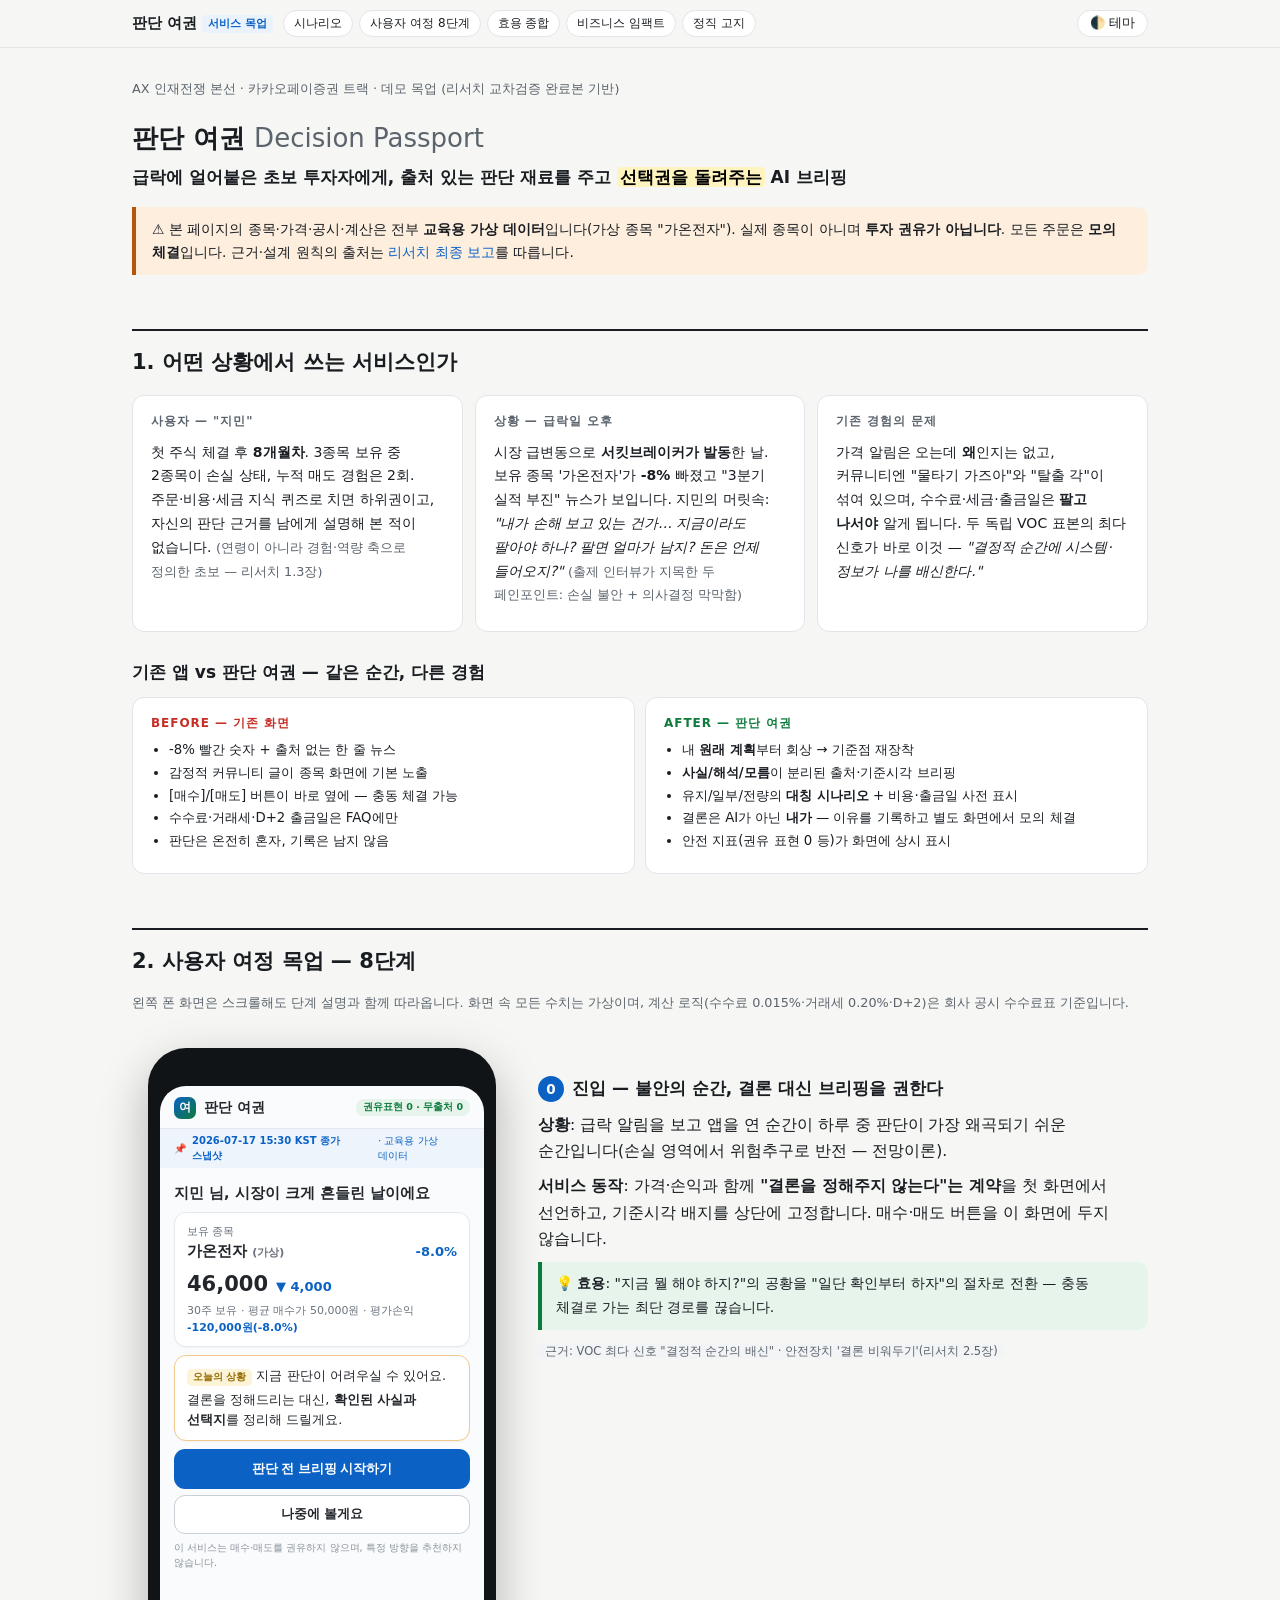
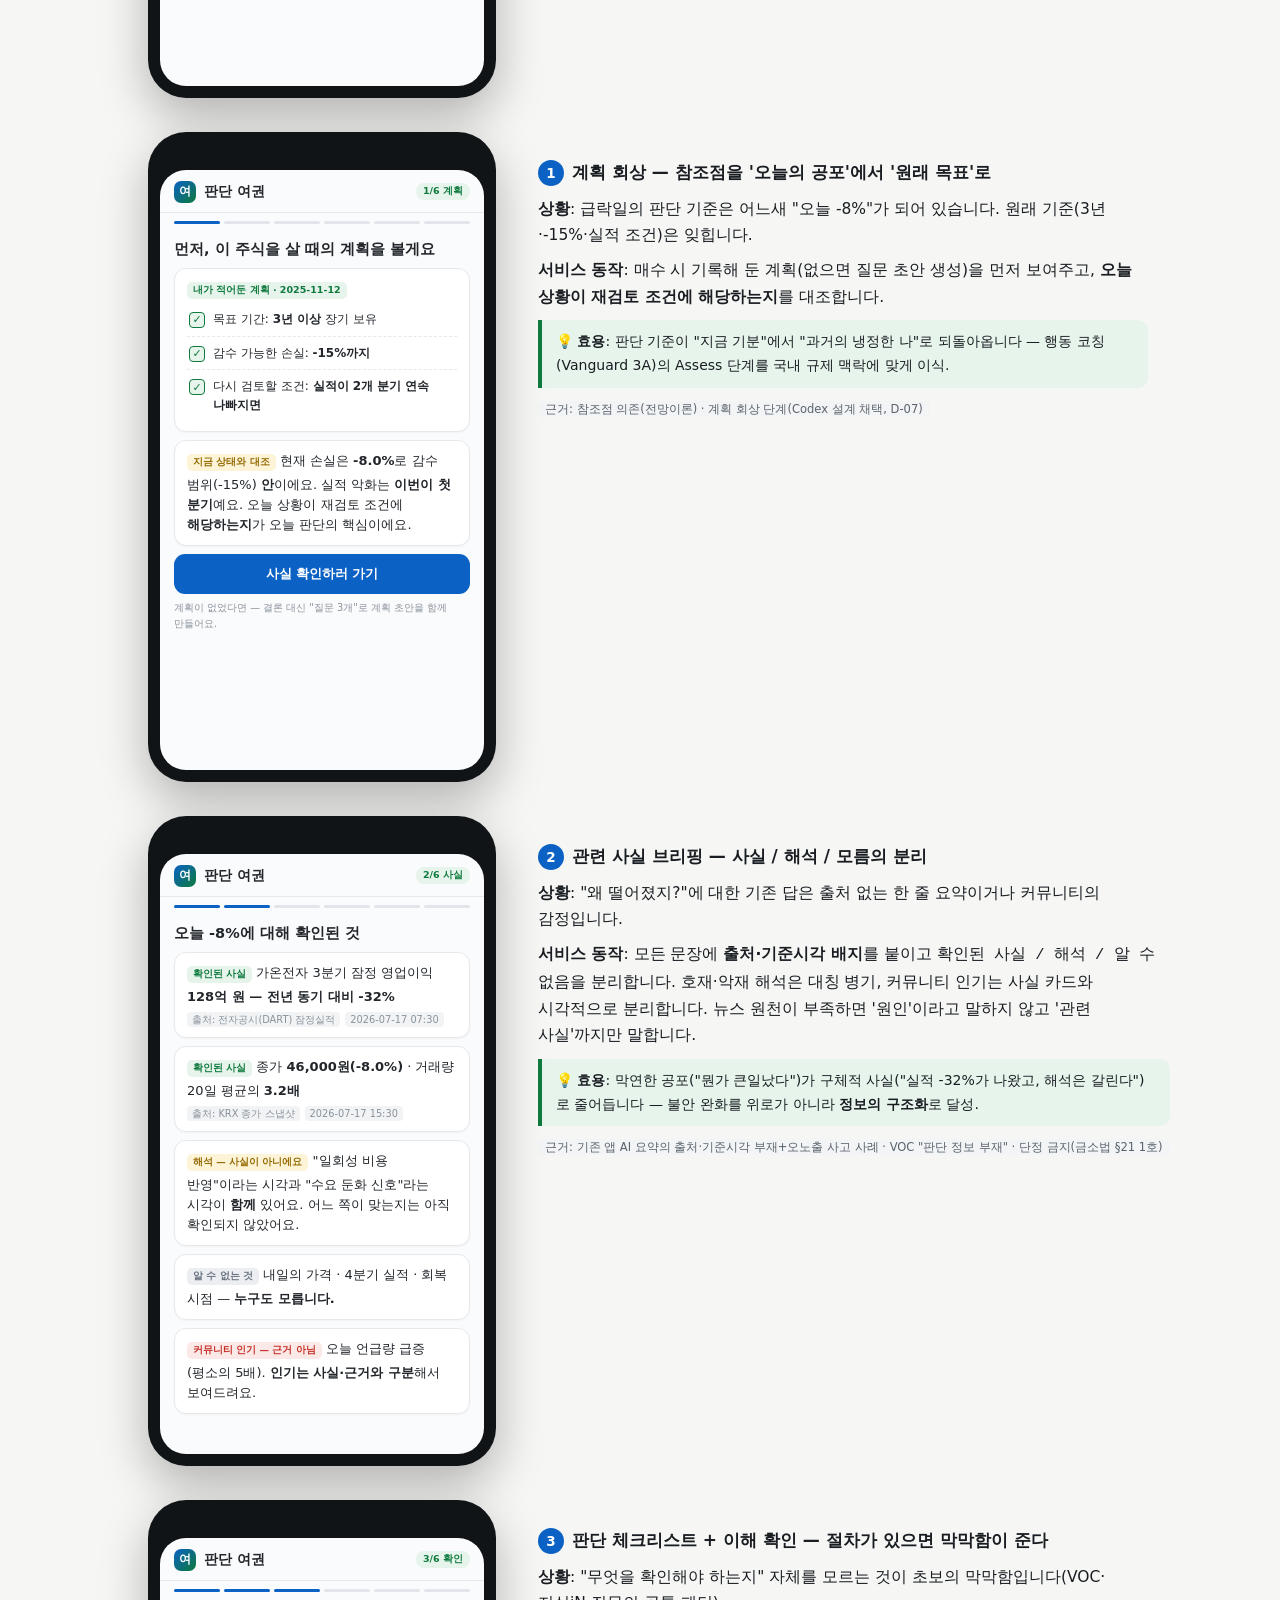
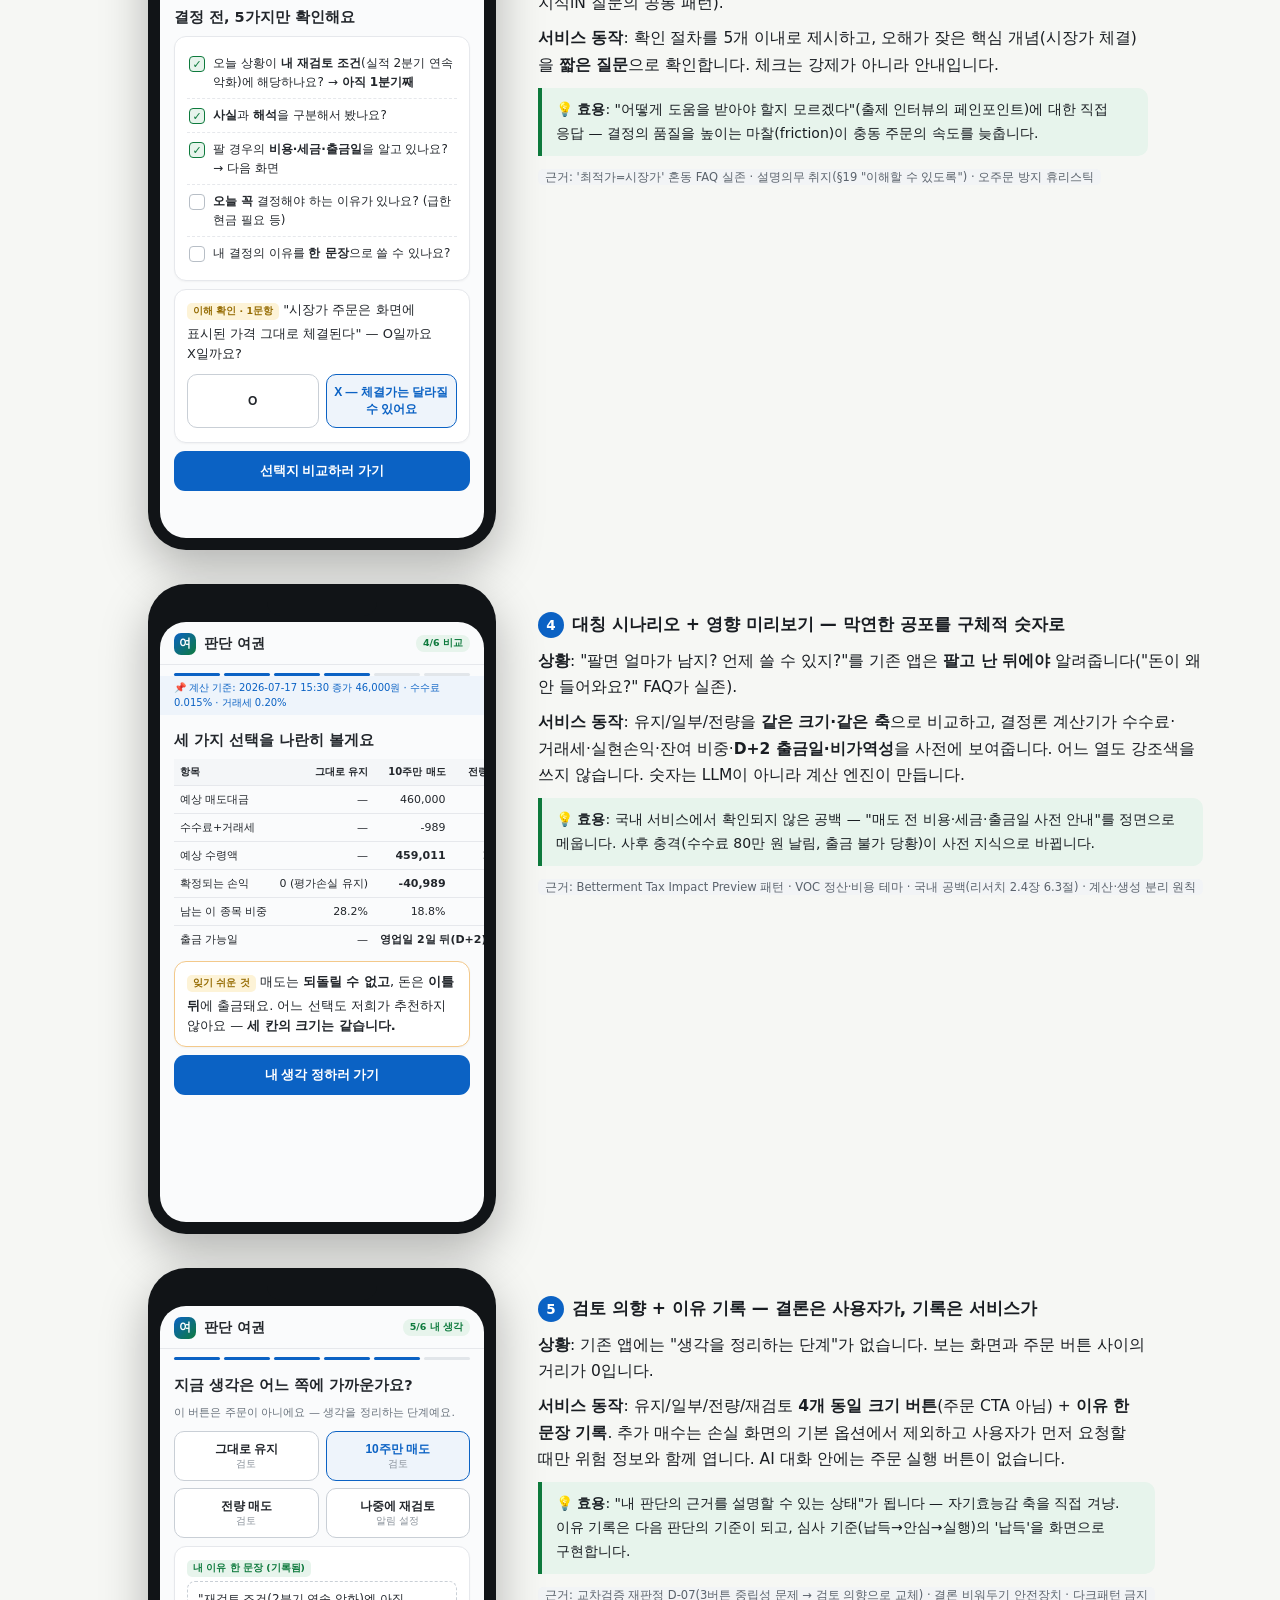
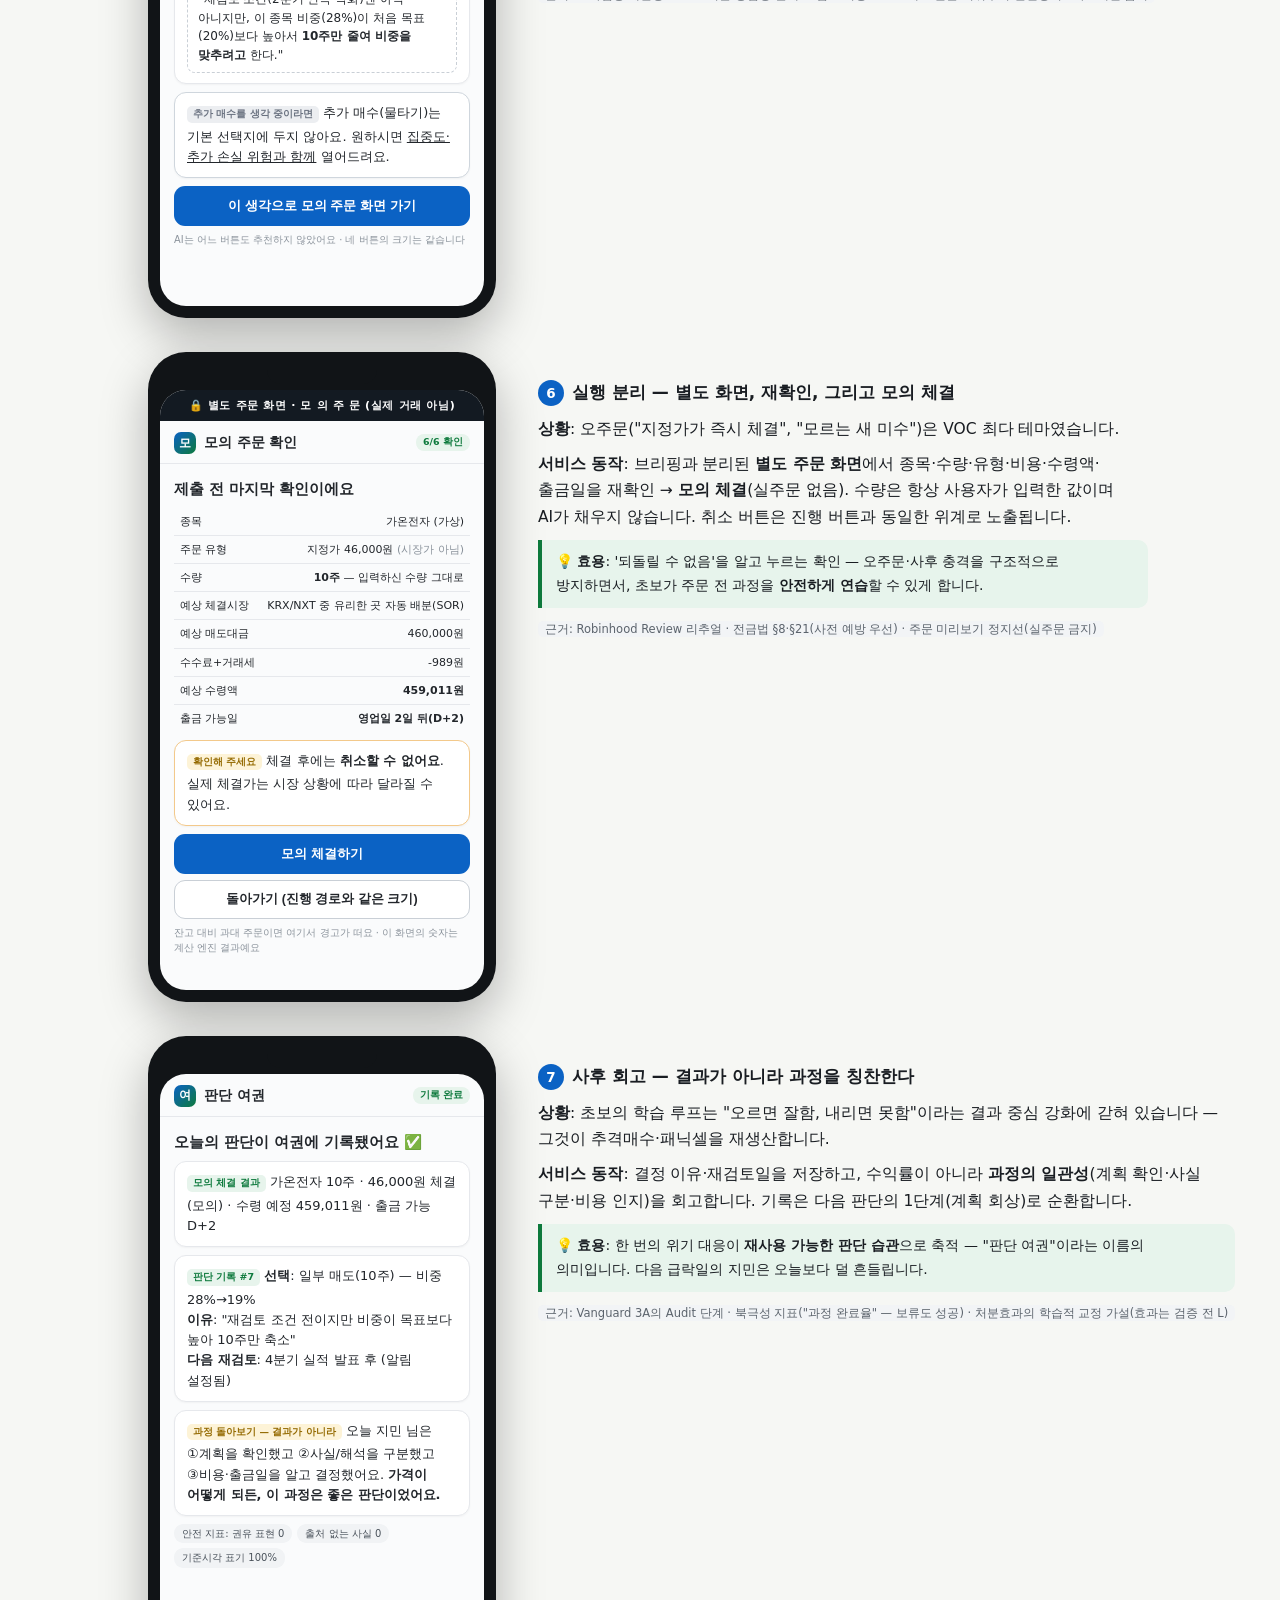
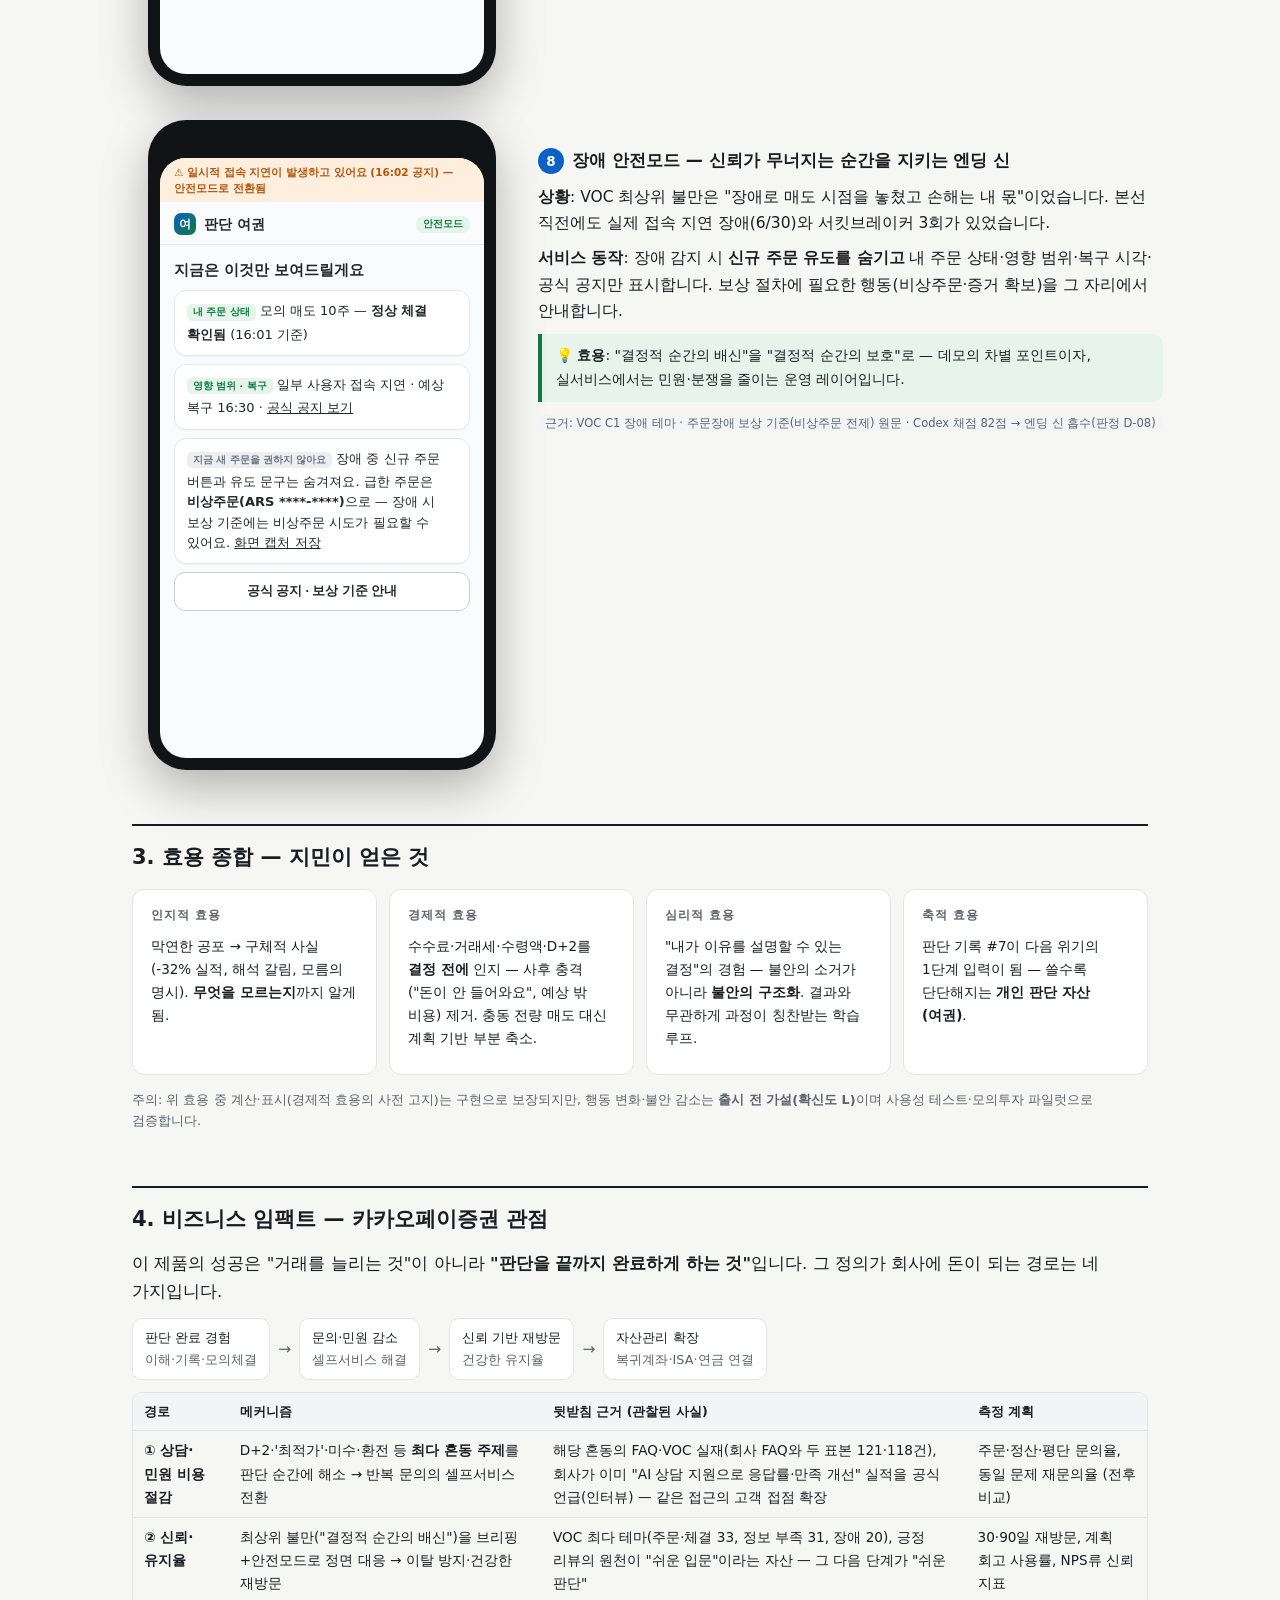
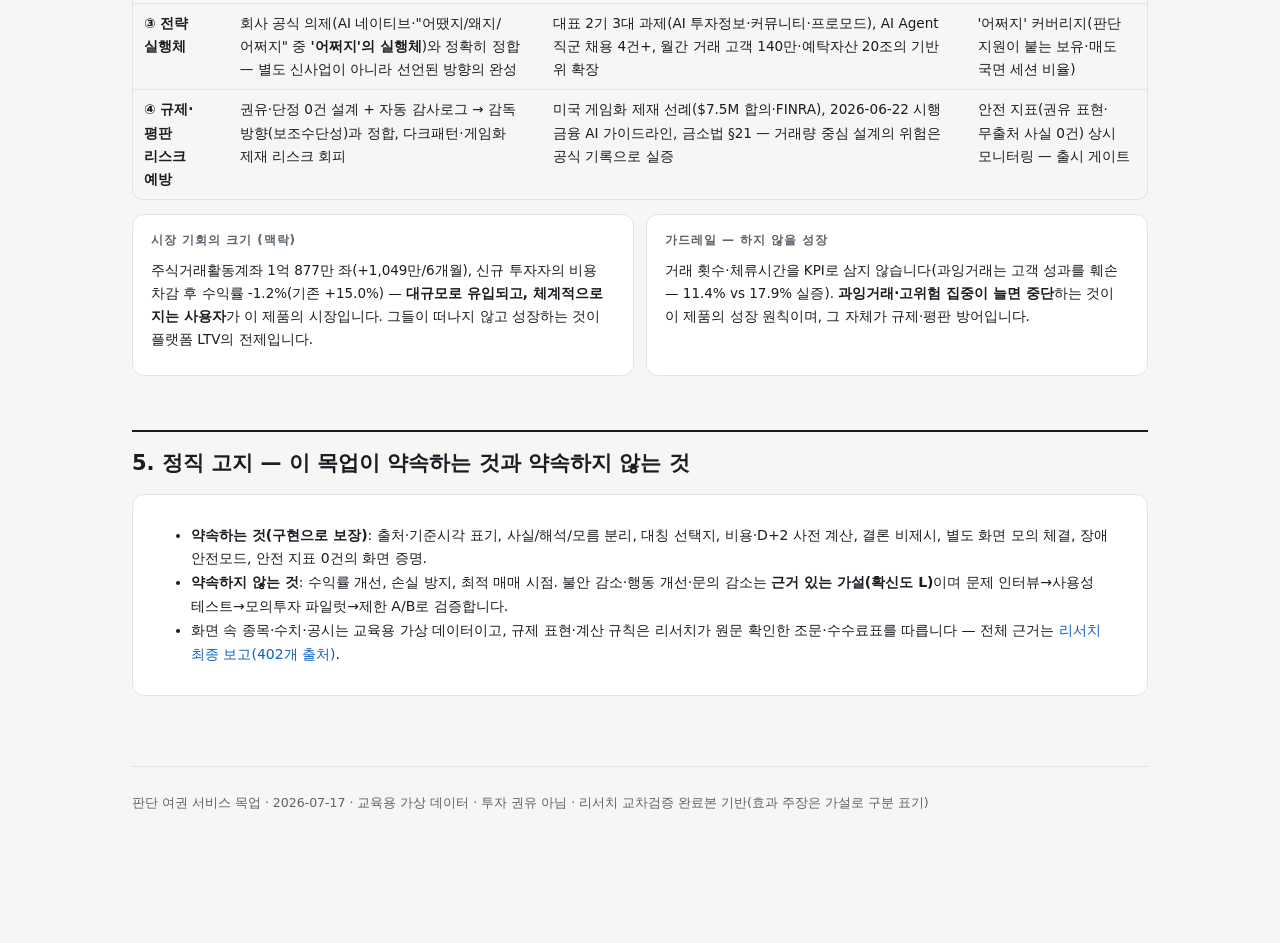
==== docs/mockup/2026-07-17_판단여권_목업.html @ 3a0f6a8e "프로젝트 운영 체계 셋업 및 리서치 최종 산출물 커밋 - 작업 헌법(CLAUDE.md: 멀티 세션 worktree 규약·리서치 확정 제약 포함)과   운영 로그 3종(Worklog" ====
<!DOCTYPE html>
<html lang="ko" data-theme="auto">
<head>
<meta charset="utf-8">
<meta name="viewport" content="width=device-width, initial-scale=1">
<title>판단 여권 — 서비스 목업 · 사용자 여정과 비즈니스 임팩트</title>
<style>
:root{
  --bg:#f6f7f4; --panel:#fff; --ink:#191d22; --sub:#5b636c; --line:#e2e4e8;
  --accent:#0b62c4; --accent2:#0e7a3d; --soft:#eaf2fc; --soft2:#e7f4ec;
  --warn:#b4550a; --warnbg:#fdeede; --bad:#c62f27; --badbg:#fbe9e7;
  --up:#c62f27; --down:#0b62c4; /* 국내 관례: 상승 빨강/하락 파랑 */
  --mark:#fff3bf; --quote:#f2f4f6;
  --phone:#111417; --scr:#fafbfc; --scr-ink:#22262b; --scr-line:#e6e8ec;
}
[data-theme="dark"]{
  --bg:#14171b; --panel:#1d2228; --ink:#e7eaee; --sub:#9aa4ae; --line:#2c333b;
  --accent:#5aa3ee; --accent2:#4cc27e; --soft:#1b2c40; --soft2:#16301f;
  --warn:#eb9a5b; --warnbg:#33220f; --bad:#ef7b74; --badbg:#3a1a17;
  --mark:#4a3f14; --quote:#20262d;
}
@media (prefers-color-scheme: dark){
  [data-theme="auto"]{
    --bg:#14171b; --panel:#1d2228; --ink:#e7eaee; --sub:#9aa4ae; --line:#2c333b;
    --accent:#5aa3ee; --accent2:#4cc27e; --soft:#1b2c40; --soft2:#16301f;
    --warn:#eb9a5b; --warnbg:#33220f; --bad:#ef7b74; --badbg:#3a1a17;
    --mark:#4a3f14; --quote:#20262d;
  }
}
*{box-sizing:border-box}
html{scroll-behavior:smooth; scroll-padding-top:70px}
body{margin:0; background:var(--bg); color:var(--ink);
  font-family:'Pretendard','Apple SD Gothic Neo','Malgun Gothic','Segoe UI',system-ui,sans-serif;
  font-size:15.5px; line-height:1.7; word-break:keep-all}
a{color:var(--accent); text-decoration:none} a:hover{text-decoration:underline}
.wrap{max-width:1060px; margin:0 auto; padding:24px 22px 120px}
header.top{position:sticky; top:0; z-index:50; background:var(--bg); border-bottom:1px solid var(--line); padding:10px 0}
header.top .in{max-width:1060px; margin:0 auto; padding:0 22px; display:flex; gap:10px; align-items:center; flex-wrap:wrap}
header.top b{font-size:15px}
.chips{display:flex; gap:6px; flex-wrap:wrap}
.chips a{font-size:12px; border:1px solid var(--line); background:var(--panel); color:var(--ink); border-radius:14px; padding:2px 10px; white-space:nowrap}
.chips a:hover{border-color:var(--accent); color:var(--accent); text-decoration:none}
#themeBtn{margin-left:auto; border:1px solid var(--line); background:var(--panel); color:var(--ink); border-radius:16px; padding:4px 12px; font-size:12.5px; cursor:pointer}
h1{font-size:26px; line-height:1.4; margin:20px 0 8px}
h2{font-size:21px; margin:54px 0 12px; padding-top:14px; border-top:2px solid var(--ink)}
h3{font-size:17px; margin:26px 0 8px}
p{margin:9px 0}
.small{font-size:12.8px; color:var(--sub)}
.lead{font-size:16.5px}
mark{background:var(--mark); border-radius:3px; padding:0 3px}
.banner{background:var(--warnbg); border-left:4px solid var(--warn); border-radius:0 10px 10px 0; padding:11px 16px; margin:14px 0; font-size:13.8px}
.note{background:var(--soft); border:1px solid var(--line); border-radius:10px; padding:11px 16px; margin:14px 0; font-size:14px}
.card{background:var(--panel); border:1px solid var(--line); border-radius:12px; padding:15px 18px; margin:12px 0}
.grid{display:grid; grid-template-columns:repeat(auto-fit,minmax(240px,1fr)); gap:12px; margin:14px 0}
.grid .card{margin:0}
.tbl{overflow-x:auto; border:1px solid var(--line); border-radius:10px; margin:12px 0}
table{border-collapse:collapse; width:100%; font-size:13.6px}
th,td{border-bottom:1px solid var(--line); padding:8px 11px; text-align:left; vertical-align:top}
th{background:var(--quote); font-size:12.6px; white-space:nowrap}
tr:last-child td{border-bottom:none}
.b{display:inline-block; font-size:11px; font-weight:700; border-radius:5px; padding:0 6px; line-height:1.7; vertical-align:1px; white-space:nowrap}
.bA{background:var(--soft); color:var(--accent)} .bG{background:var(--soft2); color:var(--accent2)}
.bW{background:var(--warnbg); color:var(--warn)} .bR{background:var(--badbg); color:var(--bad)}
.src{font-size:11.5px; color:var(--sub); background:var(--quote); border-radius:5px; padding:1px 7px; white-space:nowrap}

/* ── 여정 스텝 레이아웃 ─────────────────────── */
.step{display:grid; grid-template-columns:380px 1fr; gap:26px; margin:34px 0; align-items:start}
.step .phonecol{position:sticky; top:64px}
.stepno{display:inline-flex; align-items:center; justify-content:center; width:26px; height:26px; border-radius:50%;
  background:var(--accent); color:#fff; font-weight:800; font-size:13.5px; margin-right:8px}
.who{font-size:12px; font-weight:800; letter-spacing:.08em; color:var(--sub); text-transform:uppercase; margin-bottom:4px}
.util{border-left:4px solid var(--accent2); background:var(--soft2); border-radius:0 10px 10px 0; padding:10px 14px; margin:10px 0; font-size:14px}
.ba{display:grid; grid-template-columns:1fr 1fr; gap:10px; margin:10px 0}
.ba .card{margin:0; font-size:13.3px}
.ba .card .who{color:var(--bad)} .ba .card:last-child .who{color:var(--accent2)}
@media (max-width:900px){ .step{grid-template-columns:1fr} .step .phonecol{position:static; display:flex; justify-content:center} .ba{grid-template-columns:1fr} }

/* ── 폰 목업 ────────────────────────────────── */
.phone{width:348px; background:var(--phone); border-radius:38px; padding:12px; box-shadow:0 18px 48px rgba(0,0,0,.28); margin:0 auto}
.phone .notch{width:110px; height:20px; background:var(--phone); border-radius:0 0 14px 14px; margin:0 auto 6px}
.scr{background:var(--scr); color:var(--scr-ink); border-radius:26px; overflow:hidden; font-size:13px; line-height:1.55; min-height:600px; display:flex; flex-direction:column}
.appbar{display:flex; align-items:center; gap:8px; padding:11px 14px 9px; border-bottom:1px solid var(--scr-line); font-weight:800; font-size:13.5px}
.appbar .logo{width:22px;height:22px;border-radius:7px;background:linear-gradient(135deg,#0b62c4,#0e7a3d);color:#fff;display:flex;align-items:center;justify-content:center;font-size:12px}
.appbar .safe{margin-left:auto; font-size:9.5px; color:#0e7a3d; background:#e7f4ec; border-radius:8px; padding:1px 7px; font-weight:700}
.asof{background:#eef4fb; color:#0b62c4; font-size:10px; padding:4px 14px; display:flex; gap:6px; align-items:center}
.asof b{font-weight:800}
.body{padding:12px 14px 16px; flex:1}
.scr h5{margin:2px 0 8px; font-size:14.5px}
.scr .sub{color:#69727c; font-size:11px}
.kcard{background:#fff; border:1px solid var(--scr-line); border-radius:12px; padding:10px 12px; margin:8px 0; box-shadow:0 1px 2px rgba(0,0,0,.04)}
[data-theme="dark"] .kcard, [data-theme="auto"] .kcard{background:#fff}
.kcard .tag{font-size:9.5px; font-weight:800; border-radius:5px; padding:1px 6px; display:inline-block; margin-bottom:4px}
.tag.fact{background:#e7f4ec; color:#0e7a3d} .tag.interp{background:#fdf3d7; color:#946a00}
.tag.unk{background:#eceef1; color:#6a7280} .tag.pop{background:#fbe9e7; color:#c62f27}
.kcard .meta{font-size:9.8px; color:#8a929b; margin-top:5px; display:flex; gap:5px; flex-wrap:wrap}
.kcard .meta span{background:#f1f3f5; border-radius:4px; padding:0 5px}
.price{display:flex; align-items:baseline; gap:8px; margin:4px 0 2px}
.price b{font-size:21px}
.dn{color:var(--down); font-weight:800} .upc{color:var(--up); font-weight:800}
.btnrow{display:grid; grid-template-columns:1fr 1fr; gap:7px; margin:10px 0 4px}
.btnrow.four{grid-template-columns:1fr 1fr}
.pbtn{border:1.5px solid #c9cfd6; background:#fff; border-radius:10px; padding:9px 4px; text-align:center; font-weight:700; font-size:12px; color:#22262b; cursor:pointer}
.pbtn:hover{border-color:#0b62c4}
.pbtn.sel{border-color:#0b62c4; background:#eef4fb; color:#0b62c4}
.pbtn small{display:block; font-weight:400; font-size:9.5px; color:#8a929b}
.primary{display:block; width:100%; border:none; background:#0b62c4; color:#fff; border-radius:11px; padding:11px; font-weight:800; font-size:13px; cursor:pointer; margin-top:8px}
.ghost{display:block; width:100%; border:1.5px solid #c9cfd6; background:#fff; color:#22262b; border-radius:11px; padding:10px; font-weight:700; font-size:12.5px; cursor:pointer; margin-top:6px}
.checkline{display:flex; gap:8px; align-items:flex-start; padding:7px 2px; border-bottom:1px dashed var(--scr-line); font-size:12px}
.checkline:last-child{border-bottom:none}
.cbox{width:16px;height:16px;border:1.5px solid #b7bec6;border-radius:4px;flex:none;margin-top:2px;display:flex;align-items:center;justify-content:center;font-size:11px;color:#0e7a3d;font-weight:900}
.cbox.on{border-color:#0e7a3d;background:#e7f4ec}
.stable{width:100%; border-collapse:collapse; font-size:11px; margin:6px 0}
.stable th,.stable td{border-bottom:1px solid var(--scr-line); padding:5px 6px; text-align:right; white-space:nowrap; color:#22262b}
.stable th{background:#f4f6f8; font-size:10px; text-align:right}
.stable th:first-child,.stable td:first-child{text-align:left}
.footnote{font-size:9.8px; color:#8a929b; margin-top:6px}
.progress{display:flex; gap:4px; padding:8px 14px 0}
.progress i{flex:1; height:3px; border-radius:2px; background:#e2e6ea}
.progress i.on{background:#0b62c4}
.ordbar{background:#131a22; color:#fff; font-size:11px; font-weight:800; text-align:center; padding:7px; letter-spacing:.06em}
.alertband{background:#fdeede; color:#b4550a; font-size:10.5px; padding:6px 14px; font-weight:700}
.pillrow{display:flex; gap:5px; flex-wrap:wrap; margin:6px 0}
.pillrow span{font-size:10px; background:#f1f3f5; color:#4a525b; border-radius:9px; padding:2px 8px}
.center{display:flex; justify-content:center}
footer{margin-top:70px; padding-top:16px; border-top:1px solid var(--line); font-size:12.5px; color:var(--sub)}
.flowline{display:flex; flex-wrap:wrap; gap:8px; align-items:center; margin:12px 0}
.flowline .fbox{background:var(--panel); border:1px solid var(--line); border-radius:10px; padding:8px 12px; font-size:13px}
.flowline .arr{color:var(--sub)}
@media print{ header.top,#themeBtn{display:none} .step .phonecol{position:static} }
</style>
</head>
<body>
<header class="top"><div class="in">
<b>판단 여권 <span class="b bA">서비스 목업</span></b>
<div class="chips">
<a href="#scene">시나리오</a><a href="#journey">사용자 여정 8단계</a><a href="#utility">효용 종합</a><a href="#impact">비즈니스 임팩트</a><a href="#honest">정직 고지</a>
</div>
<button id="themeBtn">🌓 테마</button>
</div></header>
<div class="wrap">
<p class="small" style="margin-top:6px">AX 인재전쟁 본선 · 카카오페이증권 트랙 · 데모 목업 (리서치 교차검증 완료본 기반)</p>
<h1>판단 여권 <span style="color:var(--sub);font-weight:400">Decision Passport</span><br>
<span style="font-size:17px">급락에 얼어붙은 초보 투자자에게, 출처 있는 판단 재료를 주고 <mark>선택권을 돌려주는</mark> AI 브리핑</span></h1>
<div class="banner">⚠️ 본 페이지의 종목·가격·공시·계산은 전부 <b>교육용 가상 데이터</b>입니다(가상 종목 "가온전자"). 실제 종목이 아니며 <b>투자 권유가 아닙니다</b>. 모든 주문은 <b>모의 체결</b>입니다. 근거·설계 원칙의 출처는 <a href="../report/2026-07-17_리서치_최종보고.html" target="_blank">리서치 최종 보고</a>를 따릅니다.</div>

<h2 id="scene">1. 어떤 상황에서 쓰는 서비스인가</h2>
<div class="grid">
<div class="card"><div class="who">사용자 — "지민"</div>
<p style="font-size:14px">첫 주식 체결 후 <b>8개월차</b>. 3종목 보유 중 2종목이 손실 상태, 누적 매도 경험은 2회. 주문·비용·세금 지식 퀴즈로 치면 하위권이고, 자신의 판단 근거를 남에게 설명해 본 적이 없습니다. <span class="small">(연령이 아니라 경험·역량 축으로 정의한 초보 — 리서치 1.3장)</span></p></div>
<div class="card"><div class="who">상황 — 급락일 오후</div>
<p style="font-size:14px">시장 급변동으로 <b>서킷브레이커가 발동</b>한 날. 보유 종목 '가온전자'가 <b>-8%</b> 빠졌고 "3분기 실적 부진" 뉴스가 보입니다. 지민의 머릿속: <i>"내가 손해 보고 있는 건가… 지금이라도 팔아야 하나? 팔면 얼마가 남지? 돈은 언제 들어오지?"</i> <span class="small">(출제 인터뷰가 지목한 두 페인포인트: 손실 불안 + 의사결정 막막함)</span></p></div>
<div class="card"><div class="who">기존 경험의 문제</div>
<p style="font-size:14px">가격 알림은 오는데 <b>왜</b>인지는 없고, 커뮤니티엔 "물타기 가즈아"와 "탈출 각"이 섞여 있으며, 수수료·세금·출금일은 <b>팔고 나서야</b> 알게 됩니다. 두 독립 VOC 표본의 최다 신호가 바로 이것 — <i>"결정적 순간에 시스템·정보가 나를 배신한다."</i></p></div>
</div>

<h3>기존 앱 vs 판단 여권 — 같은 순간, 다른 경험</h3>
<div class="ba">
<div class="card"><div class="who">BEFORE — 기존 화면</div>
<ul style="font-size:13.3px; padding-left:18px; margin:6px 0">
<li>-8% 빨간 숫자 + 출처 없는 한 줄 뉴스</li>
<li>감정적 커뮤니티 글이 종목 화면에 기본 노출</li>
<li>[매수]/[매도] 버튼이 바로 옆에 — 충동 체결 가능</li>
<li>수수료·거래세·D+2 출금일은 FAQ에만</li>
<li>판단은 온전히 혼자, 기록은 남지 않음</li>
</ul></div>
<div class="card"><div class="who">AFTER — 판단 여권</div>
<ul style="font-size:13.3px; padding-left:18px; margin:6px 0">
<li>내 <b>원래 계획</b>부터 회상 → 기준점 재장착</li>
<li><b>사실/해석/모름</b>이 분리된 출처·기준시각 브리핑</li>
<li>유지/일부/전량의 <b>대칭 시나리오</b> + 비용·출금일 사전 표시</li>
<li>결론은 AI가 아닌 <b>내가</b> — 이유를 기록하고 별도 화면에서 모의 체결</li>
<li>안전 지표(권유 표현 0 등)가 화면에 상시 표시</li>
</ul></div>
</div>

<h2 id="journey">2. 사용자 여정 목업 — 8단계</h2>
<p class="small">왼쪽 폰 화면은 스크롤해도 단계 설명과 함께 따라옵니다. 화면 속 모든 수치는 가상이며, 계산 로직(수수료 0.015%·거래세 0.20%·D+2)은 회사 공시 수수료표 기준입니다.</p>

<!-- S0 진입 -->
<div class="step" id="s0">
<div class="phonecol"><div class="phone"><div class="notch"></div><div class="scr">
<div class="appbar"><span class="logo">여</span>판단 여권 <span class="safe">권유표현 0 · 무출처 0</span></div>
<div class="asof">📌 <b>2026-07-17 15:30 KST 종가 스냅샷</b> · 교육용 가상 데이터</div>
<div class="body">
<h5>지민 님, 시장이 크게 흔들린 날이에요</h5>
<div class="kcard">
<div class="sub">보유 종목</div>
<div style="display:flex;justify-content:space-between;align-items:baseline"><b style="font-size:15px">가온전자 <span class="sub">(가상)</span></b><span class="dn">-8.0%</span></div>
<div class="price"><b>46,000</b><span class="dn">▼ 4,000</span></div>
<div class="sub">30주 보유 · 평균 매수가 50,000원 · 평가손익 <span class="dn">-120,000원(-8.0%)</span></div>
</div>
<div class="kcard" style="border-color:#f3c98b">
<div class="tag interp">오늘의 상황</div>
지금 판단이 어려우실 수 있어요. 결론을 정해드리는 대신, <b>확인된 사실과 선택지</b>를 정리해 드릴게요.
</div>
<button class="primary">판단 전 브리핑 시작하기</button>
<button class="ghost">나중에 볼게요</button>
<div class="footnote">이 서비스는 매수·매도를 권유하지 않으며, 특정 방향을 추천하지 않습니다.</div>
</div></div></div></div>
<div>
<h3><span class="stepno">0</span>진입 — 불안의 순간, 결론 대신 브리핑을 권한다</h3>
<p><b>상황</b>: 급락 알림을 보고 앱을 연 순간이 하루 중 판단이 가장 왜곡되기 쉬운 순간입니다(손실 영역에서 위험추구로 반전 — 전망이론).</p>
<p><b>서비스 동작</b>: 가격·손익과 함께 <b>"결론을 정해주지 않는다"는 계약</b>을 첫 화면에서 선언하고, 기준시각 배지를 상단에 고정합니다. 매수·매도 버튼을 이 화면에 두지 않습니다.</p>
<div class="util">💡 <b>효용</b>: "지금 뭘 해야 하지?"의 공황을 "일단 확인부터 하자"의 절차로 전환 — 충동 체결로 가는 최단 경로를 끊습니다.</div>
<p class="small"><span class="src">근거: VOC 최다 신호 "결정적 순간의 배신" · 안전장치 '결론 비워두기'(리서치 2.5장)</span></p>
</div>
</div>

<!-- S1 계획 회상 -->
<div class="step" id="s1">
<div class="phonecol"><div class="phone"><div class="notch"></div><div class="scr">
<div class="appbar"><span class="logo">여</span>판단 여권 <span class="safe">1/6 계획</span></div>
<div class="progress"><i class="on"></i><i></i><i></i><i></i><i></i><i></i></div>
<div class="body">
<h5>먼저, 이 주식을 살 때의 계획을 볼게요</h5>
<div class="kcard">
<div class="tag fact">내가 적어둔 계획 · 2025-11-12</div>
<div class="checkline"><span class="cbox on">✓</span><span>목표 기간: <b>3년 이상</b> 장기 보유</span></div>
<div class="checkline"><span class="cbox on">✓</span><span>감수 가능한 손실: <b>-15%까지</b></span></div>
<div class="checkline"><span class="cbox on">✓</span><span>다시 검토할 조건: <b>실적이 2개 분기 연속 나빠지면</b></span></div>
</div>
<div class="kcard">
<div class="tag interp">지금 상태와 대조</div>
현재 손실은 <b>-8.0%</b>로 감수 범위(-15%) <b>안</b>이에요. 실적 악화는 <b>이번이 첫 분기</b>예요. 오늘 상황이 재검토 조건에 <b>해당하는지</b>가 오늘 판단의 핵심이에요.
</div>
<button class="primary">사실 확인하러 가기</button>
<div class="footnote">계획이 없었다면 — 결론 대신 "질문 3개"로 계획 초안을 함께 만들어요.</div>
</div></div></div></div>
<div>
<h3><span class="stepno">1</span>계획 회상 — 참조점을 '오늘의 공포'에서 '원래 목표'로</h3>
<p><b>상황</b>: 급락일의 판단 기준은 어느새 "오늘 -8%"가 되어 있습니다. 원래 기준(3년·-15%·실적 조건)은 잊힙니다.</p>
<p><b>서비스 동작</b>: 매수 시 기록해 둔 계획(없으면 질문 초안 생성)을 먼저 보여주고, <b>오늘 상황이 재검토 조건에 해당하는지</b>를 대조합니다.</p>
<div class="util">💡 <b>효용</b>: 판단 기준이 "지금 기분"에서 "과거의 냉정한 나"로 되돌아옵니다 — 행동 코칭(Vanguard 3A)의 Assess 단계를 국내 규제 맥락에 맞게 이식.</div>
<p class="small"><span class="src">근거: 참조점 의존(전망이론) · 계획 회상 단계(Codex 설계 채택, D-07)</span></p>
</div>
</div>

<!-- S2 사실 브리핑 -->
<div class="step" id="s2">
<div class="phonecol"><div class="phone"><div class="notch"></div><div class="scr">
<div class="appbar"><span class="logo">여</span>판단 여권 <span class="safe">2/6 사실</span></div>
<div class="progress"><i class="on"></i><i class="on"></i><i></i><i></i><i></i><i></i></div>
<div class="body">
<h5>오늘 -8%에 대해 확인된 것</h5>
<div class="kcard">
<div class="tag fact">확인된 사실</div>
가온전자 3분기 잠정 영업이익 <b>128억 원 — 전년 동기 대비 -32%</b>
<div class="meta"><span>출처: 전자공시(DART) 잠정실적</span><span>2026-07-17 07:30</span></div>
</div>
<div class="kcard">
<div class="tag fact">확인된 사실</div>
종가 <b>46,000원(-8.0%)</b> · 거래량 20일 평균의 <b>3.2배</b>
<div class="meta"><span>출처: KRX 종가 스냅샷</span><span>2026-07-17 15:30</span></div>
</div>
<div class="kcard">
<div class="tag interp">해석 — 사실이 아니에요</div>
"일회성 비용 반영"이라는 시각과 "수요 둔화 신호"라는 시각이 <b>함께</b> 있어요. 어느 쪽이 맞는지는 아직 확인되지 않았어요.
</div>
<div class="kcard">
<div class="tag unk">알 수 없는 것</div>
내일의 가격 · 4분기 실적 · 회복 시점 — <b>누구도 모릅니다.</b>
</div>
<div class="kcard">
<div class="tag pop">커뮤니티 인기 — 근거 아님</div>
오늘 언급량 급증(평소의 5배). <b>인기는 사실·근거와 구분</b>해서 보여드려요.
</div>
</div></div></div></div>
<div>
<h3><span class="stepno">2</span>관련 사실 브리핑 — 사실 / 해석 / 모름의 분리</h3>
<p><b>상황</b>: "왜 떨어졌지?"에 대한 기존 답은 출처 없는 한 줄 요약이거나 커뮤니티의 감정입니다.</p>
<p><b>서비스 동작</b>: 모든 문장에 <b>출처·기준시각 배지</b>를 붙이고 <code>확인된 사실 / 해석 / 알 수 없음</code>을 분리합니다. 호재·악재 해석은 대칭 병기, 커뮤니티 인기는 사실 카드와 시각적으로 분리합니다. 뉴스 원천이 부족하면 '원인'이라고 말하지 않고 '관련 사실'까지만 말합니다.</p>
<div class="util">💡 <b>효용</b>: 막연한 공포("뭔가 큰일났다")가 구체적 사실("실적 -32%가 나왔고, 해석은 갈린다")로 줄어듭니다 — 불안 완화를 위로가 아니라 <b>정보의 구조화</b>로 달성.</div>
<p class="small"><span class="src">근거: 기존 앱 AI 요약의 출처·기준시각 부재+오노출 사고 사례 · VOC "판단 정보 부재" · 단정 금지(금소법 §21 1호)</span></p>
</div>
</div>

<!-- S3 체크리스트 -->
<div class="step" id="s3">
<div class="phonecol"><div class="phone"><div class="notch"></div><div class="scr">
<div class="appbar"><span class="logo">여</span>판단 여권 <span class="safe">3/6 확인</span></div>
<div class="progress"><i class="on"></i><i class="on"></i><i class="on"></i><i></i><i></i><i></i></div>
<div class="body">
<h5>결정 전, 5가지만 확인해요</h5>
<div class="kcard">
<div class="checkline"><span class="cbox on">✓</span><span>오늘 상황이 <b>내 재검토 조건</b>(실적 2분기 연속 악화)에 해당하나요? → <b>아직 1분기째</b></span></div>
<div class="checkline"><span class="cbox on">✓</span><span><b>사실</b>과 <b>해석</b>을 구분해서 봤나요?</span></div>
<div class="checkline"><span class="cbox on">✓</span><span>팔 경우의 <b>비용·세금·출금일</b>을 알고 있나요? → 다음 화면</span></div>
<div class="checkline"><span class="cbox"> </span><span><b>오늘 꼭</b> 결정해야 하는 이유가 있나요? (급한 현금 필요 등)</span></div>
<div class="checkline"><span class="cbox"> </span><span>내 결정의 이유를 <b>한 문장</b>으로 쓸 수 있나요?</span></div>
</div>
<div class="kcard">
<div class="tag interp">이해 확인 · 1문항</div>
"시장가 주문은 화면에 표시된 가격 그대로 체결된다" — O일까요 X일까요?
<div class="btnrow"><button class="pbtn">O</button><button class="pbtn sel">X — 체결가는 달라질 수 있어요</button></div>
</div>
<button class="primary">선택지 비교하러 가기</button>
</div></div></div></div>
<div>
<h3><span class="stepno">3</span>판단 체크리스트 + 이해 확인 — 절차가 있으면 막막함이 준다</h3>
<p><b>상황</b>: "무엇을 확인해야 하는지" 자체를 모르는 것이 초보의 막막함입니다(VOC·지식iN 질문의 공통 패턴).</p>
<p><b>서비스 동작</b>: 확인 절차를 5개 이내로 제시하고, 오해가 잦은 핵심 개념(시장가 체결)을 <b>짧은 질문</b>으로 확인합니다. 체크는 강제가 아니라 안내입니다.</p>
<div class="util">💡 <b>효용</b>: "어떻게 도움을 받아야 할지 모르겠다"(출제 인터뷰의 페인포인트)에 대한 직접 응답 — 결정의 품질을 높이는 마찰(friction)이 충동 주문의 속도를 늦춥니다.</div>
<p class="small"><span class="src">근거: '최적가=시장가' 혼동 FAQ 실존 · 설명의무 취지(§19 "이해할 수 있도록") · 오주문 방지 휴리스틱</span></p>
</div>
</div>

<!-- S4 시나리오 비교 -->
<div class="step" id="s4">
<div class="phonecol"><div class="phone"><div class="notch"></div><div class="scr">
<div class="appbar"><span class="logo">여</span>판단 여권 <span class="safe">4/6 비교</span></div>
<div class="progress"><i class="on"></i><i class="on"></i><i class="on"></i><i class="on"></i><i></i><i></i></div>
<div class="asof">📌 계산 기준: 2026-07-17 15:30 종가 46,000원 · 수수료 0.015% · 거래세 0.20%</div>
<div class="body">
<h5>세 가지 선택을 나란히 볼게요</h5>
<table class="stable">
<tr><th>항목</th><th>그대로 유지</th><th>10주만 매도</th><th>전량(30주) 매도</th></tr>
<tr><td>예상 매도대금</td><td>—</td><td>460,000</td><td>1,380,000</td></tr>
<tr><td>수수료+거래세</td><td>—</td><td>-989</td><td>-2,967</td></tr>
<tr><td>예상 수령액</td><td>—</td><td><b>459,011</b></td><td><b>1,377,033</b></td></tr>
<tr><td>확정되는 손익</td><td>0 (평가손실 유지)</td><td class="dn">-40,989</td><td class="dn">-122,967</td></tr>
<tr><td>남는 이 종목 비중</td><td>28.2%</td><td>18.8%</td><td>0%</td></tr>
<tr><td>출금 가능일</td><td>—</td><td colspan="2"><b>영업일 2일 뒤(D+2)</b> · 주말 제외</td></tr>
</table>
<div class="kcard" style="border-color:#f3c98b">
<div class="tag interp">잊기 쉬운 것</div>
매도는 <b>되돌릴 수 없고</b>, 돈은 <b>이틀 뒤</b>에 출금돼요. 어느 선택도 저희가 추천하지 않아요 — <b>세 칸의 크기는 같습니다.</b>
</div>
<button class="primary">내 생각 정하러 가기</button>
</div></div></div></div>
<div>
<h3><span class="stepno">4</span>대칭 시나리오 + 영향 미리보기 — 막연한 공포를 구체적 숫자로</h3>
<p><b>상황</b>: "팔면 얼마가 남지? 언제 쓸 수 있지?"를 기존 앱은 <b>팔고 난 뒤에야</b> 알려줍니다("돈이 왜 안 들어와요?" FAQ가 실존).</p>
<p><b>서비스 동작</b>: 유지/일부/전량을 <b>같은 크기·같은 축</b>으로 비교하고, 결정론 계산기가 수수료·거래세·실현손익·잔여 비중·<b>D+2 출금일·비가역성</b>을 사전에 보여줍니다. 어느 열도 강조색을 쓰지 않습니다. 숫자는 LLM이 아니라 계산 엔진이 만듭니다.</p>
<div class="util">💡 <b>효용</b>: 국내 서비스에서 확인되지 않은 공백 — "매도 전 비용·세금·출금일 사전 안내"를 정면으로 메웁니다. 사후 충격(수수료 80만 원 날림, 출금 불가 당황)이 사전 지식으로 바뀝니다.</div>
<p class="small"><span class="src">근거: Betterment Tax Impact Preview 패턴 · VOC 정산·비용 테마 · 국내 공백(리서치 2.4장 6.3절) · 계산·생성 분리 원칙</span></p>
</div>
</div>
<!-- S5 검토 의향 -->
<div class="step" id="s5">
<div class="phonecol"><div class="phone"><div class="notch"></div><div class="scr">
<div class="appbar"><span class="logo">여</span>판단 여권 <span class="safe">5/6 내 생각</span></div>
<div class="progress"><i class="on"></i><i class="on"></i><i class="on"></i><i class="on"></i><i class="on"></i><i></i></div>
<div class="body">
<h5>지금 생각은 어느 쪽에 가까운가요?</h5>
<p class="sub" style="margin:0 0 8px">이 버튼은 주문이 아니에요 — 생각을 정리하는 단계예요.</p>
<div class="btnrow four">
<button class="pbtn">그대로 유지<br><small>검토</small></button>
<button class="pbtn sel">10주만 매도<br><small>검토</small></button>
<button class="pbtn">전량 매도<br><small>검토</small></button>
<button class="pbtn">나중에 재검토<br><small>알림 설정</small></button>
</div>
<div class="kcard">
<div class="tag fact">내 이유 한 문장 (기록됨)</div>
<div style="border:1.5px dashed #c9cfd6;border-radius:8px;padding:8px 10px;font-size:12px;color:#22262b">"재검토 조건(2분기 연속 악화)엔 아직 아니지만, 이 종목 비중(28%)이 처음 목표(20%)보다 높아서 <b>10주만 줄여 비중을 맞추려고</b> 한다."</div>
</div>
<div class="kcard" style="border-color:#cfd6dd">
<div class="tag unk">추가 매수를 생각 중이라면</div>
추가 매수(물타기)는 기본 선택지에 두지 않아요. 원하시면 <u>집중도·추가 손실 위험과 함께</u> 열어드려요.
</div>
<button class="primary">이 생각으로 모의 주문 화면 가기</button>
<div class="footnote">AI는 어느 버튼도 추천하지 않았어요 · 네 버튼의 크기는 같습니다</div>
</div></div></div></div>
<div>
<h3><span class="stepno">5</span>검토 의향 + 이유 기록 — 결론은 사용자가, 기록은 서비스가</h3>
<p><b>상황</b>: 기존 앱에는 "생각을 정리하는 단계"가 없습니다. 보는 화면과 주문 버튼 사이의 거리가 0입니다.</p>
<p><b>서비스 동작</b>: 유지/일부/전량/재검토 <b>4개 동일 크기 버튼</b>(주문 CTA 아님) + <b>이유 한 문장 기록</b>. 추가 매수는 손실 화면의 기본 옵션에서 제외하고 사용자가 먼저 요청할 때만 위험 정보와 함께 엽니다. AI 대화 안에는 주문 실행 버튼이 없습니다.</p>
<div class="util">💡 <b>효용</b>: "내 판단의 근거를 설명할 수 있는 상태"가 됩니다 — 자기효능감 축을 직접 겨냥. 이유 기록은 다음 판단의 기준이 되고, 심사 기준(납득→안심→실행)의 '납득'을 화면으로 구현합니다.</div>
<p class="small"><span class="src">근거: 교차검증 재판정 D-07(3버튼 중립성 문제 → 검토 의향으로 교체) · 결론 비워두기 안전장치 · 다크패턴 금지</span></p>
</div>
</div>

<!-- S6 모의 주문 -->
<div class="step" id="s6">
<div class="phonecol"><div class="phone"><div class="notch"></div><div class="scr">
<div class="ordbar">🔒 별도 주문 화면 · 모 의 주 문 (실제 거래 아님)</div>
<div class="appbar"><span class="logo">모</span>모의 주문 확인 <span class="safe">6/6 확인</span></div>
<div class="body">
<h5>제출 전 마지막 확인이에요</h5>
<table class="stable">
<tr><td>종목</td><td>가온전자 (가상)</td></tr>
<tr><td>주문 유형</td><td>지정가 46,000원 <span style="color:#8a929b">(시장가 아님)</span></td></tr>
<tr><td>수량</td><td><b>10주</b> — 입력하신 수량 그대로</td></tr>
<tr><td>예상 체결시장</td><td>KRX/NXT 중 유리한 곳 자동 배분(SOR)</td></tr>
<tr><td>예상 매도대금</td><td>460,000원</td></tr>
<tr><td>수수료+거래세</td><td>-989원</td></tr>
<tr><td>예상 수령액</td><td><b>459,011원</b></td></tr>
<tr><td>출금 가능일</td><td><b>영업일 2일 뒤(D+2)</b></td></tr>
</table>
<div class="kcard" style="border-color:#f3c98b">
<div class="tag interp">확인해 주세요</div>
체결 후에는 <b>취소할 수 없어요</b>. 실제 체결가는 시장 상황에 따라 달라질 수 있어요.
</div>
<button class="primary">모의 체결하기</button>
<button class="ghost">돌아가기 (진행 경로와 같은 크기)</button>
<div class="footnote">잔고 대비 과대 주문이면 여기서 경고가 떠요 · 이 화면의 숫자는 계산 엔진 결과예요</div>
</div></div></div></div>
<div>
<h3><span class="stepno">6</span>실행 분리 — 별도 화면, 재확인, 그리고 모의 체결</h3>
<p><b>상황</b>: 오주문("지정가가 즉시 체결", "모르는 새 미수")은 VOC 최다 테마였습니다.</p>
<p><b>서비스 동작</b>: 브리핑과 분리된 <b>별도 주문 화면</b>에서 종목·수량·유형·비용·수령액·출금일을 재확인 → <b>모의 체결</b>(실주문 없음). 수량은 항상 사용자가 입력한 값이며 AI가 채우지 않습니다. 취소 버튼은 진행 버튼과 동일한 위계로 노출됩니다.</p>
<div class="util">💡 <b>효용</b>: '되돌릴 수 없음'을 알고 누르는 확인 — 오주문·사후 충격을 구조적으로 방지하면서, 초보가 주문 전 과정을 <b>안전하게 연습</b>할 수 있게 합니다.</div>
<p class="small"><span class="src">근거: Robinhood Review 리추얼 · 전금법 §8·§21(사전 예방 우선) · 주문 미리보기 정지선(실주문 금지)</span></p>
</div>
</div>

<!-- S7 회고 -->
<div class="step" id="s7">
<div class="phonecol"><div class="phone"><div class="notch"></div><div class="scr">
<div class="appbar"><span class="logo">여</span>판단 여권 <span class="safe">기록 완료</span></div>
<div class="body">
<h5>오늘의 판단이 여권에 기록됐어요 ✅</h5>
<div class="kcard">
<div class="tag fact">모의 체결 결과</div>
가온전자 10주 · 46,000원 체결(모의) · 수령 예정 459,011원 · 출금 가능 D+2
</div>
<div class="kcard">
<div class="tag fact">판단 기록 #7</div>
<b>선택</b>: 일부 매도(10주) — 비중 28%→19%<br>
<b>이유</b>: "재검토 조건 전이지만 비중이 목표보다 높아 10주만 축소"<br>
<b>다음 재검토</b>: 4분기 실적 발표 후 (알림 설정됨)
</div>
<div class="kcard">
<div class="tag interp">과정 돌아보기 — 결과가 아니라</div>
오늘 지민 님은 ①계획을 확인했고 ②사실/해석을 구분했고 ③비용·출금일을 알고 결정했어요. <b>가격이 어떻게 되든, 이 과정은 좋은 판단이었어요.</b>
</div>
<div class="pillrow"><span>안전 지표: 권유 표현 0</span><span>출처 없는 사실 0</span><span>기준시각 표기 100%</span></div>
</div></div></div></div>
<div>
<h3><span class="stepno">7</span>사후 회고 — 결과가 아니라 과정을 칭찬한다</h3>
<p><b>상황</b>: 초보의 학습 루프는 "오르면 잘함, 내리면 못함"이라는 결과 중심 강화에 갇혀 있습니다 — 그것이 추격매수·패닉셀을 재생산합니다.</p>
<p><b>서비스 동작</b>: 결정 이유·재검토일을 저장하고, 수익률이 아니라 <b>과정의 일관성</b>(계획 확인·사실 구분·비용 인지)을 회고합니다. 기록은 다음 판단의 1단계(계획 회상)로 순환합니다.</p>
<div class="util">💡 <b>효용</b>: 한 번의 위기 대응이 <b>재사용 가능한 판단 습관</b>으로 축적 — "판단 여권"이라는 이름의 의미입니다. 다음 급락일의 지민은 오늘보다 덜 흔들립니다.</div>
<p class="small"><span class="src">근거: Vanguard 3A의 Audit 단계 · 북극성 지표("과정 완료율" — 보류도 성공) · 처분효과의 학습적 교정 가설(효과는 검증 전 L)</span></p>
</div>
</div>

<!-- S8 안전모드 -->
<div class="step" id="s8">
<div class="phonecol"><div class="phone"><div class="notch"></div><div class="scr">
<div class="alertband">⚠ 일시적 접속 지연이 발생하고 있어요 (16:02 공지) — 안전모드로 전환됨</div>
<div class="appbar"><span class="logo">여</span>판단 여권 <span class="safe">안전모드</span></div>
<div class="body">
<h5>지금은 이것만 보여드릴게요</h5>
<div class="kcard">
<div class="tag fact">내 주문 상태</div>
모의 매도 10주 — <b>정상 체결 확인됨</b> (16:01 기준)
</div>
<div class="kcard">
<div class="tag fact">영향 범위 · 복구</div>
일부 사용자 접속 지연 · 예상 복구 16:30 · <u>공식 공지 보기</u>
</div>
<div class="kcard">
<div class="tag unk">지금 새 주문을 권하지 않아요</div>
장애 중 신규 주문 버튼과 유도 문구는 숨겨져요. 급한 주문은 <b>비상주문(ARS ****-****)</b>으로 — 장애 시 보상 기준에는 비상주문 시도가 필요할 수 있어요. <u>화면 캡처 저장</u>
</div>
<button class="ghost">공식 공지 · 보상 기준 안내</button>
</div></div></div></div>
<div>
<h3><span class="stepno">8</span>장애 안전모드 — 신뢰가 무너지는 순간을 지키는 엔딩 신</h3>
<p><b>상황</b>: VOC 최상위 불만은 "장애로 매도 시점을 놓쳤고 손해는 내 몫"이었습니다. 본선 직전에도 실제 접속 지연 장애(6/30)와 서킷브레이커 3회가 있었습니다.</p>
<p><b>서비스 동작</b>: 장애 감지 시 <b>신규 주문 유도를 숨기고</b> 내 주문 상태·영향 범위·복구 시각·공식 공지만 표시합니다. 보상 절차에 필요한 행동(비상주문·증거 확보)을 그 자리에서 안내합니다.</p>
<div class="util">💡 <b>효용</b>: "결정적 순간의 배신"을 "결정적 순간의 보호"로 — 데모의 차별 포인트이자, 실서비스에서는 민원·분쟁을 줄이는 운영 레이어입니다.</div>
<p class="small"><span class="src">근거: VOC C1 장애 테마 · 주문장애 보상 기준(비상주문 전제) 원문 · Codex 채점 82점 → 엔딩 신 흡수(판정 D-08)</span></p>
</div>
</div>

<h2 id="utility">3. 효용 종합 — 지민이 얻은 것</h2>
<div class="grid">
<div class="card"><div class="who">인지적 효용</div><p style="font-size:13.5px">막연한 공포 → 구체적 사실(-32% 실적, 해석 갈림, 모름의 명시). <b>무엇을 모르는지</b>까지 알게 됨.</p></div>
<div class="card"><div class="who">경제적 효용</div><p style="font-size:13.5px">수수료·거래세·수령액·D+2를 <b>결정 전에</b> 인지 — 사후 충격("돈이 안 들어와요", 예상 밖 비용) 제거. 충동 전량 매도 대신 계획 기반 부분 축소.</p></div>
<div class="card"><div class="who">심리적 효용</div><p style="font-size:13.5px">"내가 이유를 설명할 수 있는 결정"의 경험 — 불안의 소거가 아니라 <b>불안의 구조화</b>. 결과와 무관하게 과정이 칭찬받는 학습 루프.</p></div>
<div class="card"><div class="who">축적 효용</div><p style="font-size:13.5px">판단 기록 #7이 다음 위기의 1단계 입력이 됨 — 쓸수록 단단해지는 <b>개인 판단 자산(여권)</b>.</p></div>
</div>
<p class="small">주의: 위 효용 중 계산·표시(경제적 효용의 사전 고지)는 구현으로 보장되지만, 행동 변화·불안 감소는 <b>출시 전 가설(확신도 L)</b>이며 사용성 테스트·모의투자 파일럿으로 검증합니다.</p>

<h2 id="impact">4. 비즈니스 임팩트 — 카카오페이증권 관점</h2>
<p class="lead">이 제품의 성공은 "거래를 늘리는 것"이 아니라 <b>"판단을 끝까지 완료하게 하는 것"</b>입니다. 그 정의가 회사에 돈이 되는 경로는 네 가지입니다.</p>
<div class="flowline">
<div class="fbox">판단 완료 경험<br><span class="small">이해·기록·모의체결</span></div><span class="arr">→</span>
<div class="fbox">문의·민원 감소<br><span class="small">셀프서비스 해결</span></div><span class="arr">→</span>
<div class="fbox">신뢰 기반 재방문<br><span class="small">건강한 유지율</span></div><span class="arr">→</span>
<div class="fbox">자산관리 확장<br><span class="small">복귀계좌·ISA·연금 연결</span></div>
</div>
<div class="tbl"><table>
<tr><th>경로</th><th>메커니즘</th><th>뒷받침 근거 (관찰된 사실)</th><th>측정 계획</th></tr>
<tr><td><b>① 상담·민원 비용 절감</b></td><td>D+2·'최적가'·미수·환전 등 <b>최다 혼동 주제</b>를 판단 순간에 해소 → 반복 문의의 셀프서비스 전환</td><td>해당 혼동의 FAQ·VOC 실재(회사 FAQ와 두 표본 121·118건), 회사가 이미 "AI 상담 지원으로 응답률·만족 개선" 실적을 공식 언급(인터뷰) — 같은 접근의 고객 접점 확장</td><td>주문·정산·평단 문의율, 동일 문제 재문의율 (전후 비교)</td></tr>
<tr><td><b>② 신뢰·유지율</b></td><td>최상위 불만("결정적 순간의 배신")을 브리핑+안전모드로 정면 대응 → 이탈 방지·건강한 재방문</td><td>VOC 최다 테마(주문·체결 33, 정보 부족 31, 장애 20), 긍정 리뷰의 원천이 "쉬운 입문"이라는 자산 — 그 다음 단계가 "쉬운 판단"</td><td>30·90일 재방문, 계획 회고 사용률, NPS류 신뢰 지표</td></tr>
<tr><td><b>③ 전략 실행체</b></td><td>회사 공식 의제(AI 네이티브·"어땠지/왜지/어쩌지" 중 <b>'어쩌지'의 실행체</b>)와 정확히 정합 — 별도 신사업이 아니라 선언된 방향의 완성</td><td>대표 2기 3대 과제(AI 투자정보·커뮤니티·프로모드), AI Agent 직군 채용 4건+, 월간 거래 고객 140만·예탁자산 20조의 기반 위 확장</td><td>'어쩌지' 커버리지(판단 지원이 붙는 보유·매도 국면 세션 비율)</td></tr>
<tr><td><b>④ 규제·평판 리스크 예방</b></td><td>권유·단정 0건 설계 + 자동 감사로그 → 감독 방향(보조수단성)과 정합, 다크패턴·게임화 제재 리스크 회피</td><td>미국 게임화 제재 선례($7.5M 합의·FINRA), 2026-06-22 시행 금융 AI 가이드라인, 금소법 §21 — 거래량 중심 설계의 위험은 공식 기록으로 실증</td><td>안전 지표(권유 표현·무출처 사실 0건) 상시 모니터링 — 출시 게이트</td></tr>
</table></div>
<div class="grid">
<div class="card"><div class="who">시장 기회의 크기 (맥락)</div><p style="font-size:13.5px">주식거래활동계좌 1억 877만 좌(+1,049만/6개월), 신규 투자자의 비용 차감 후 수익률 -1.2%(기존 +15.0%) — <b>대규모로 유입되고, 체계적으로 지는 사용자</b>가 이 제품의 시장입니다. 그들이 떠나지 않고 성장하는 것이 플랫폼 LTV의 전제입니다.</p></div>
<div class="card"><div class="who">가드레일 — 하지 않을 성장</div><p style="font-size:13.5px">거래 횟수·체류시간을 KPI로 삼지 않습니다(과잉거래는 고객 성과를 훼손 — 11.4% vs 17.9% 실증). <b>과잉거래·고위험 집중이 늘면 중단</b>하는 것이 이 제품의 성장 원칙이며, 그 자체가 규제·평판 방어입니다.</p></div>
</div>

<h2 id="honest">5. 정직 고지 — 이 목업이 약속하는 것과 약속하지 않는 것</h2>
<div class="card"><ul style="font-size:14px">
<li><b>약속하는 것(구현으로 보장)</b>: 출처·기준시각 표기, 사실/해석/모름 분리, 대칭 선택지, 비용·D+2 사전 계산, 결론 비제시, 별도 화면 모의 체결, 장애 안전모드, 안전 지표 0건의 화면 증명.</li>
<li><b>약속하지 않는 것</b>: 수익률 개선, 손실 방지, 최적 매매 시점. 불안 감소·행동 개선·문의 감소는 <b>근거 있는 가설(확신도 L)</b>이며 문제 인터뷰→사용성 테스트→모의투자 파일럿→제한 A/B로 검증합니다.</li>
<li>화면 속 종목·수치·공시는 교육용 가상 데이터이고, 규제 표현·계산 규칙은 리서치가 원문 확인한 조문·수수료표를 따릅니다 — 전체 근거는 <a href="../report/2026-07-17_리서치_최종보고.html" target="_blank">리서치 최종 보고(402개 출처)</a>.</li>
</ul></div>

<footer>
<p>판단 여권 서비스 목업 · 2026-07-17 · 교육용 가상 데이터 · 투자 권유 아님 · 리서치 교차검증 완료본 기반(효과 주장은 가설로 구분 표기)</p>
</footer>
</div>
<script>
(function(){
  var btn=document.getElementById('themeBtn'), html=document.documentElement;
  var saved=localStorage.getItem('mock-theme'); if(saved) html.dataset.theme=saved;
  btn.onclick=function(){
    var cur=html.dataset.theme;
    var next=cur==='dark'?'light':(cur==='light'?'auto':'dark');
    html.dataset.theme=next; localStorage.setItem('mock-theme',next);
    btn.textContent='🌓 '+(next==='auto'?'테마':next==='dark'?'다크':'라이트');
  };
  // 검토 의향·OX 버튼: 클릭 시 선택 토글(같은 그룹 내 단일 선택)
  document.querySelectorAll('.btnrow').forEach(function(g){
    g.querySelectorAll('.pbtn').forEach(function(b){
      b.addEventListener('click',function(){
        g.querySelectorAll('.pbtn').forEach(function(x){x.classList.remove('sel')});
        b.classList.add('sel');
      });
    });
  });
})();
</script>
</body>
</html>
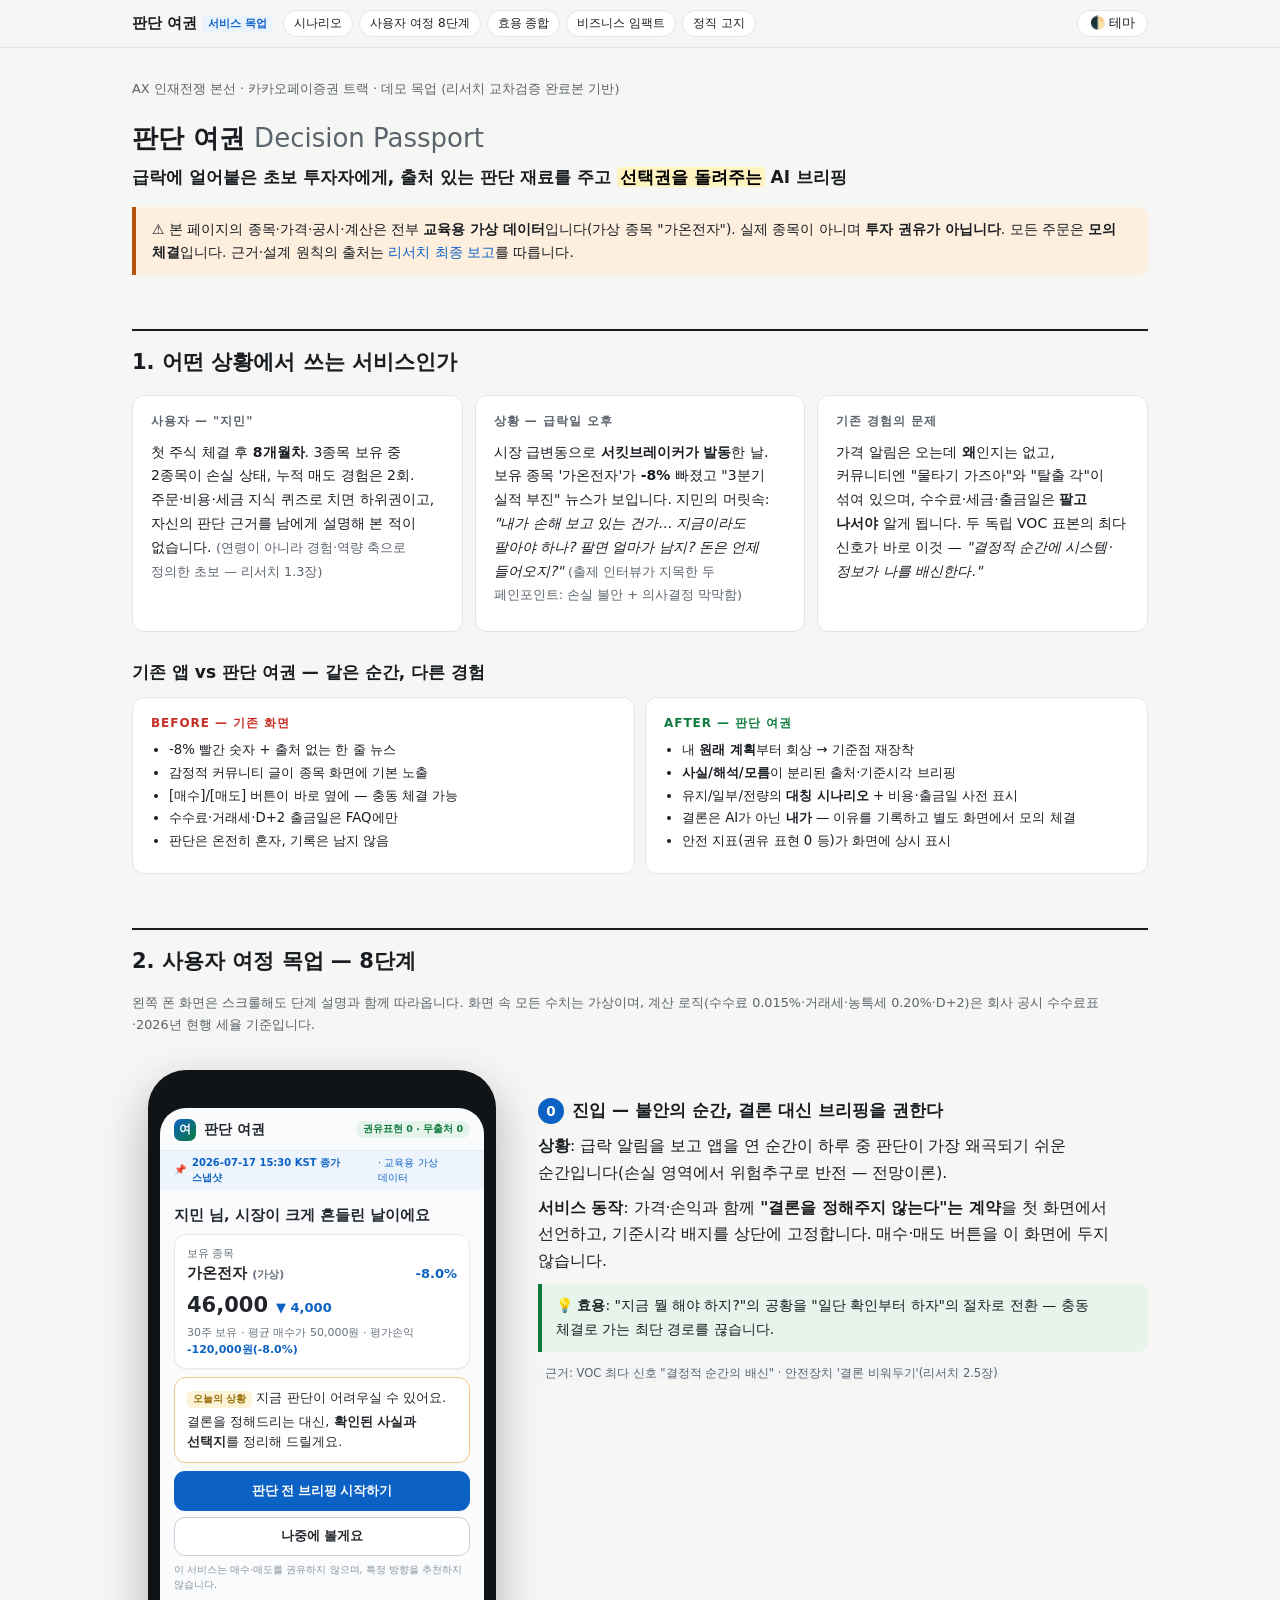
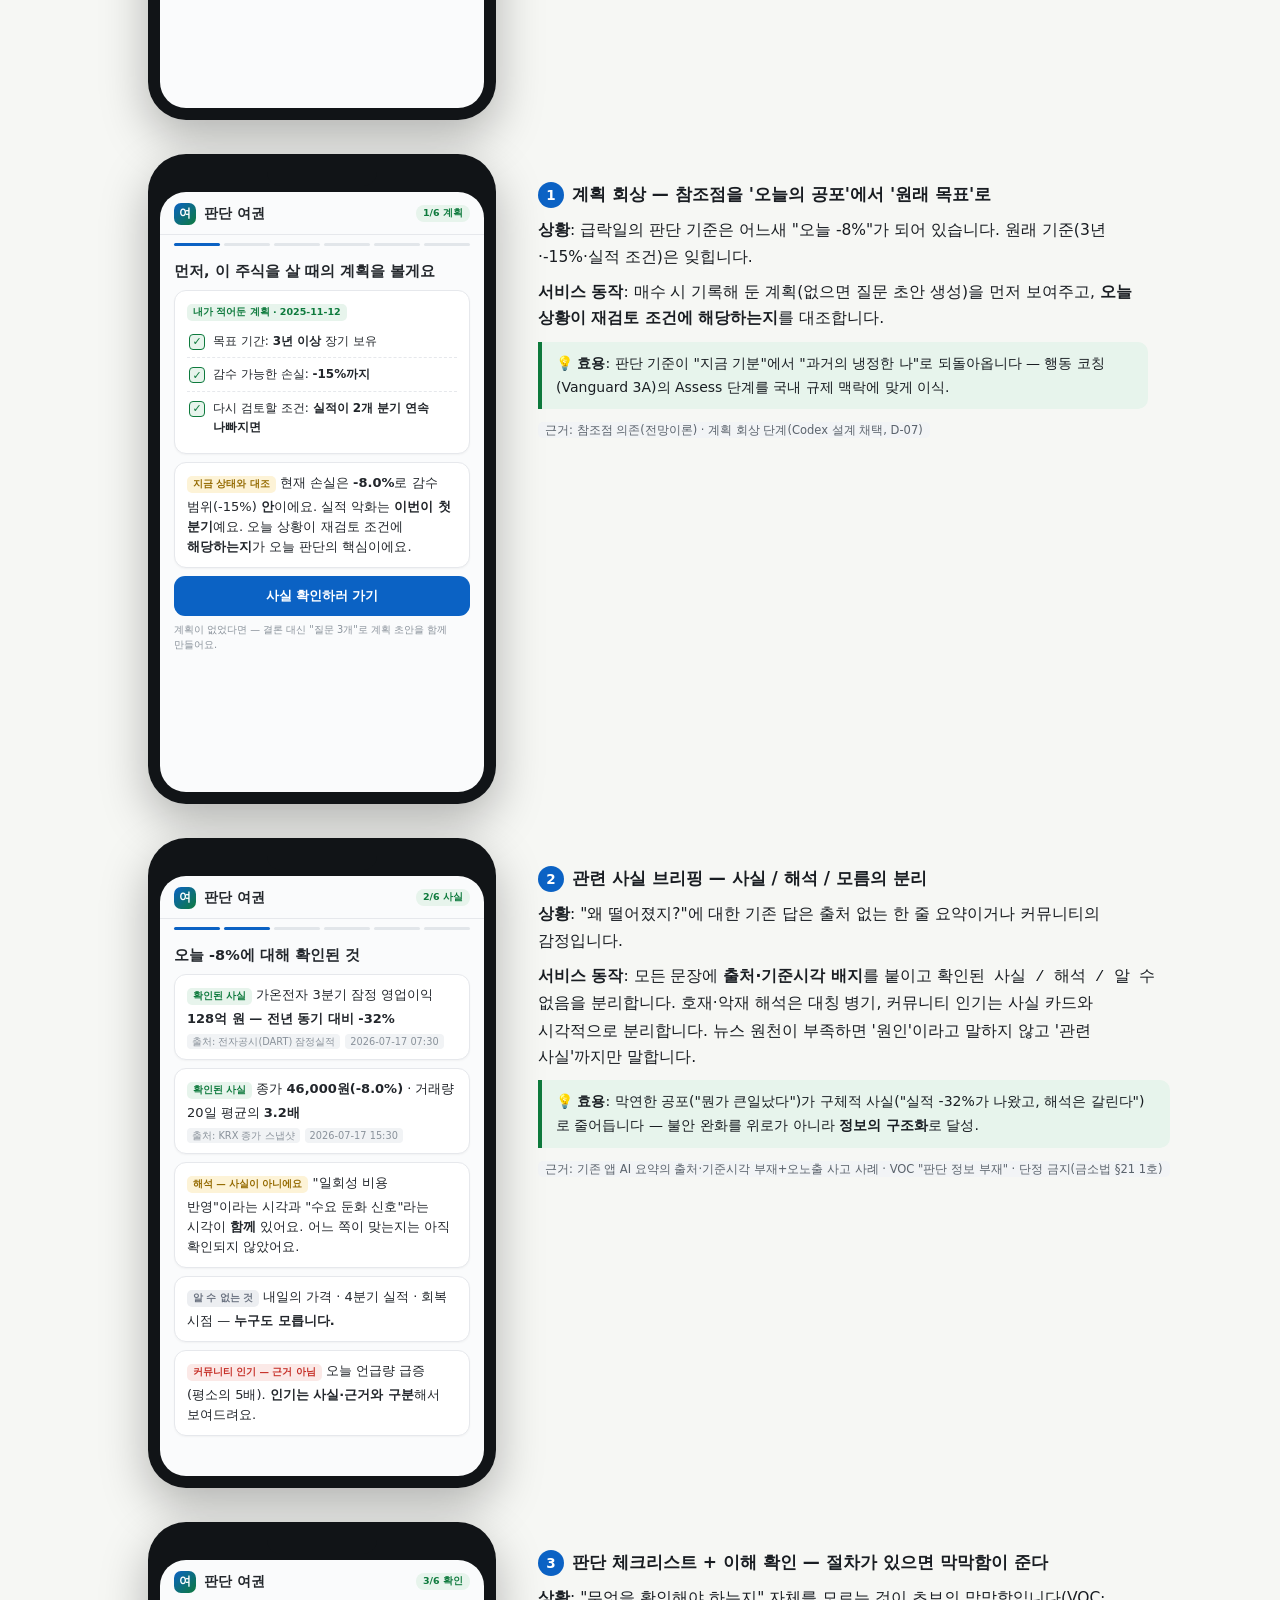
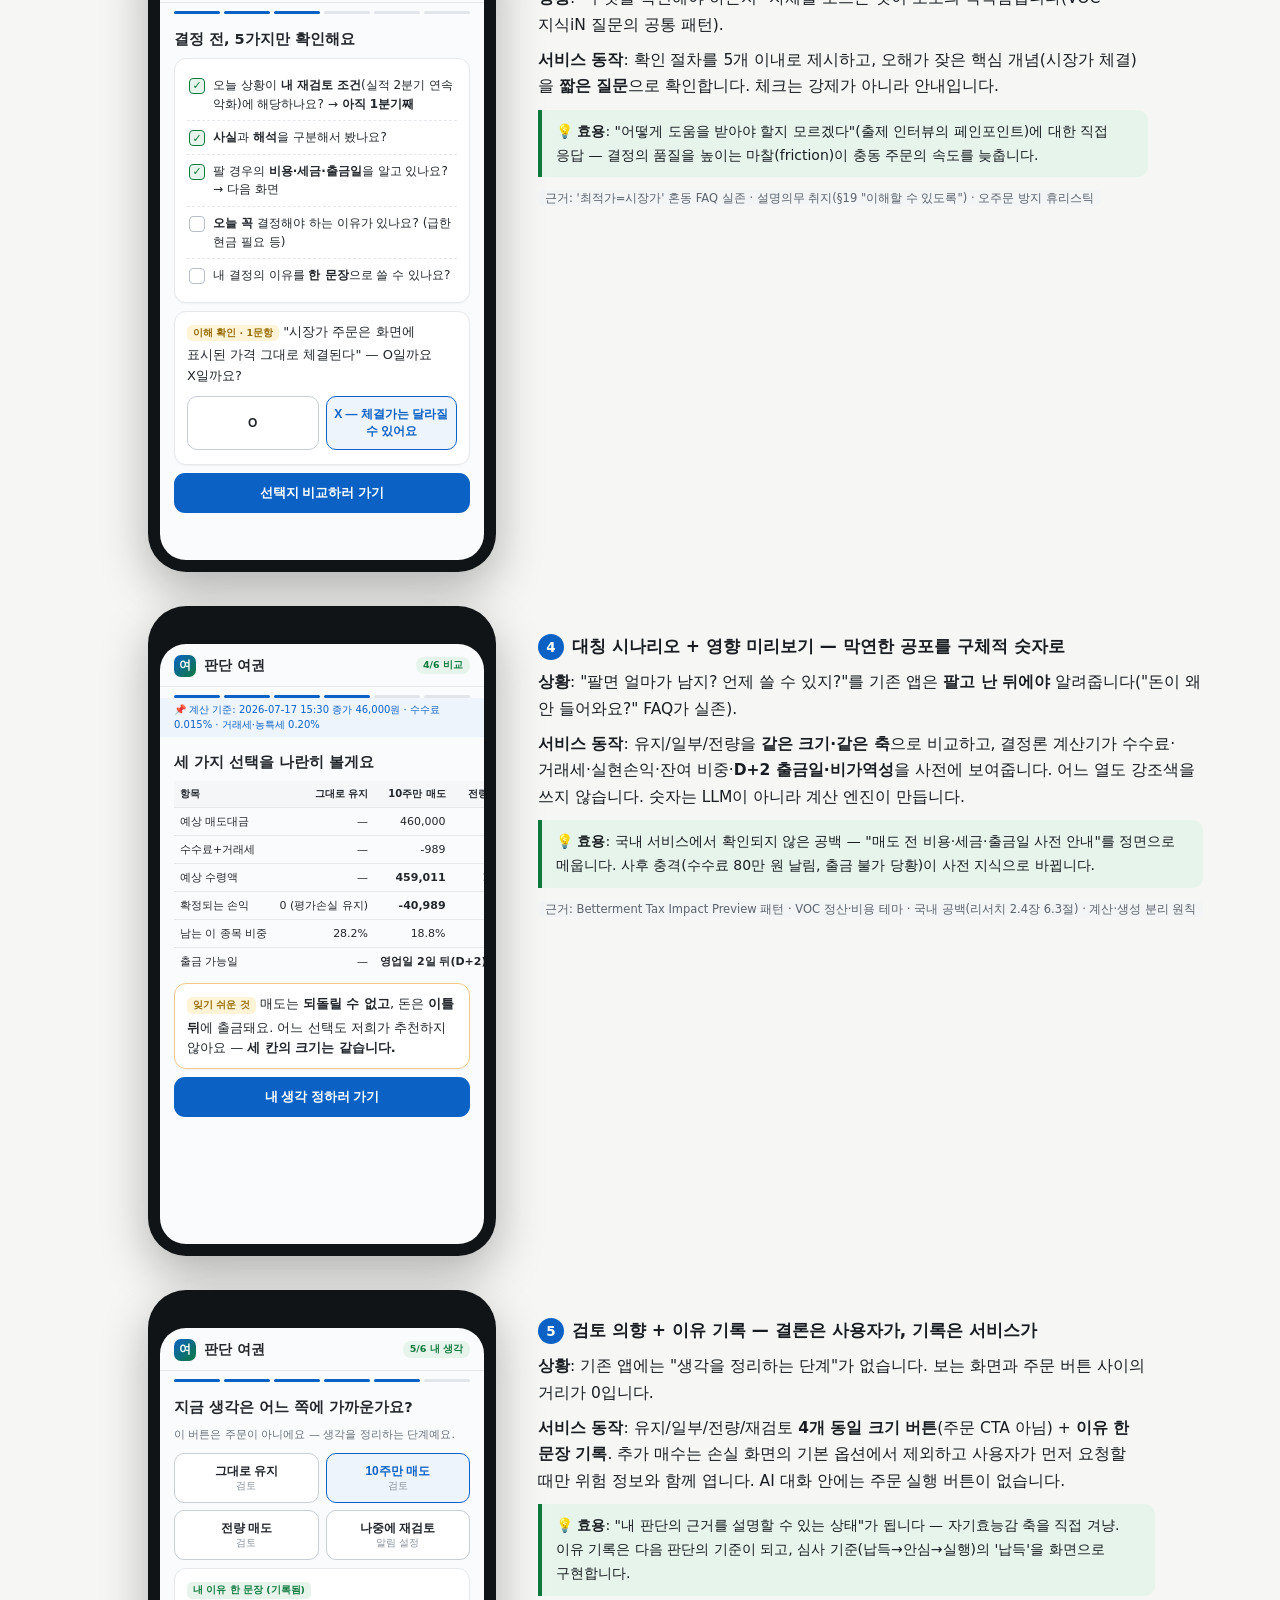
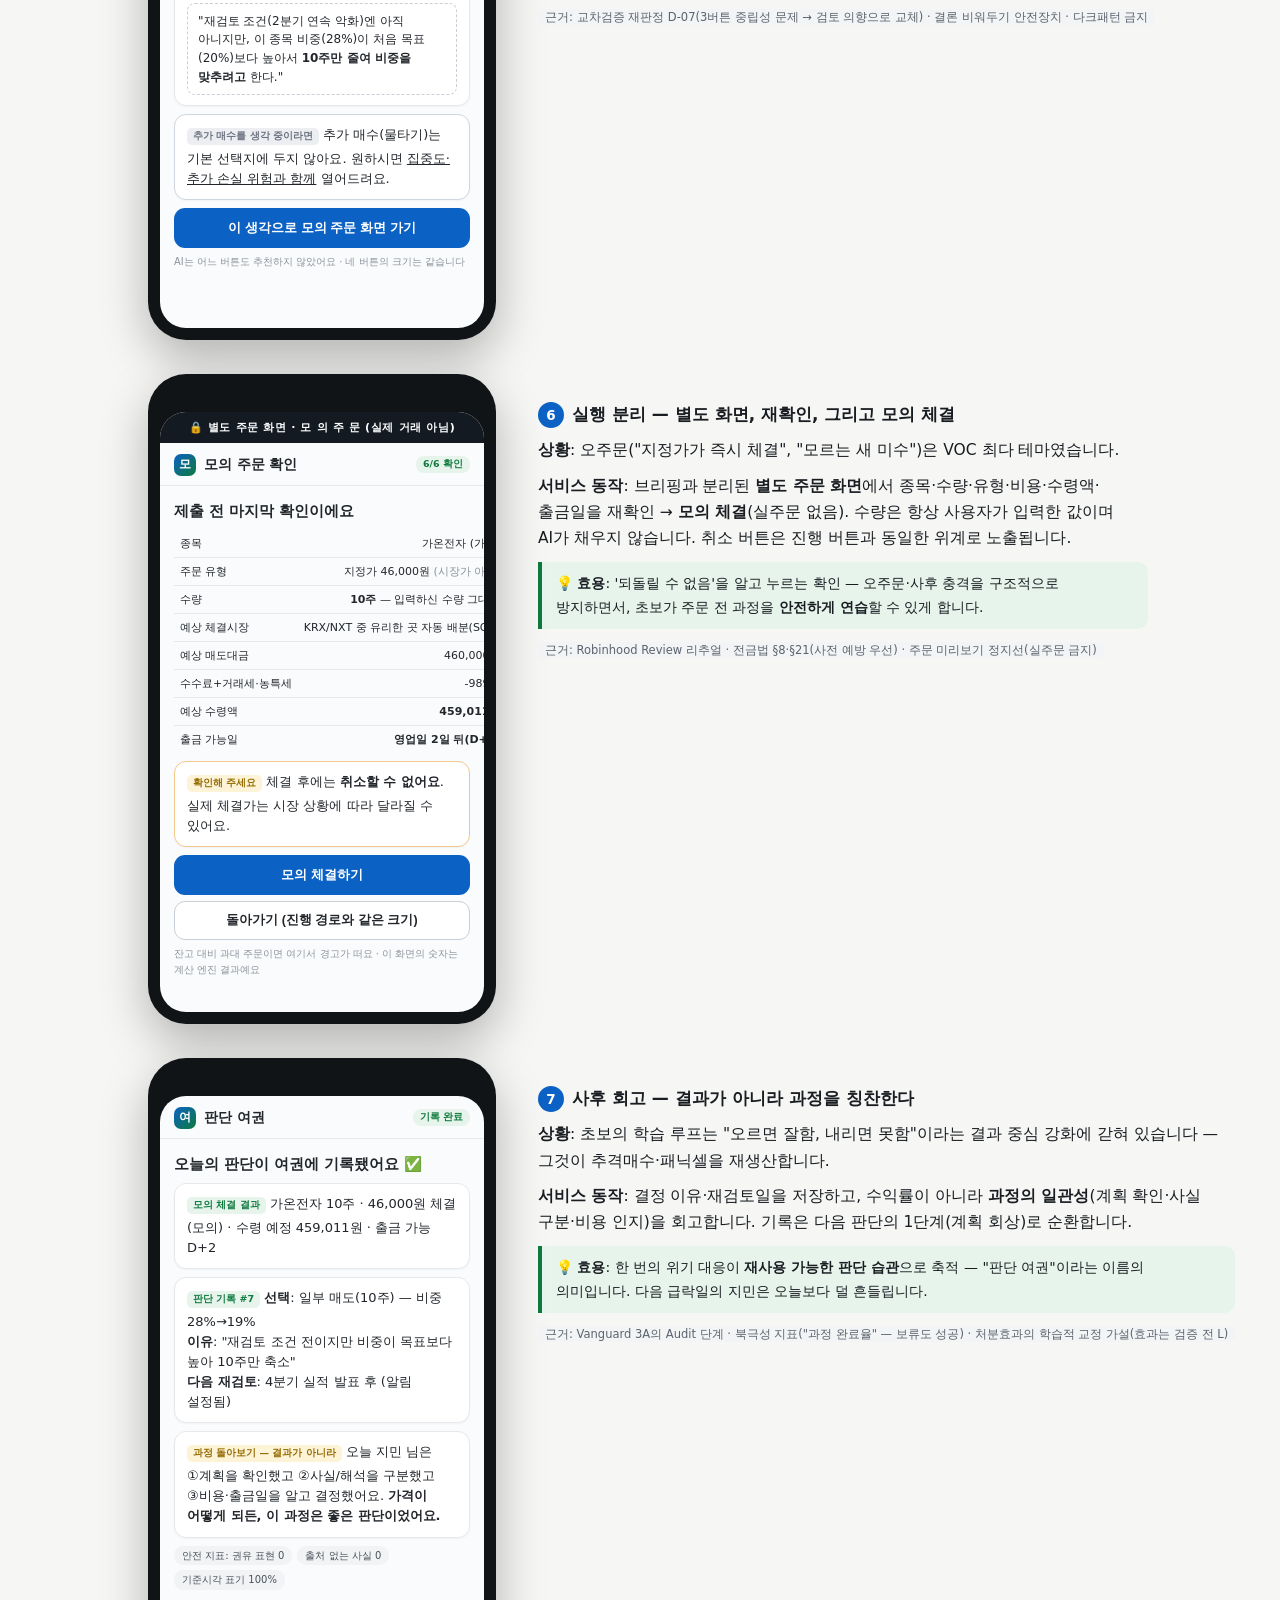
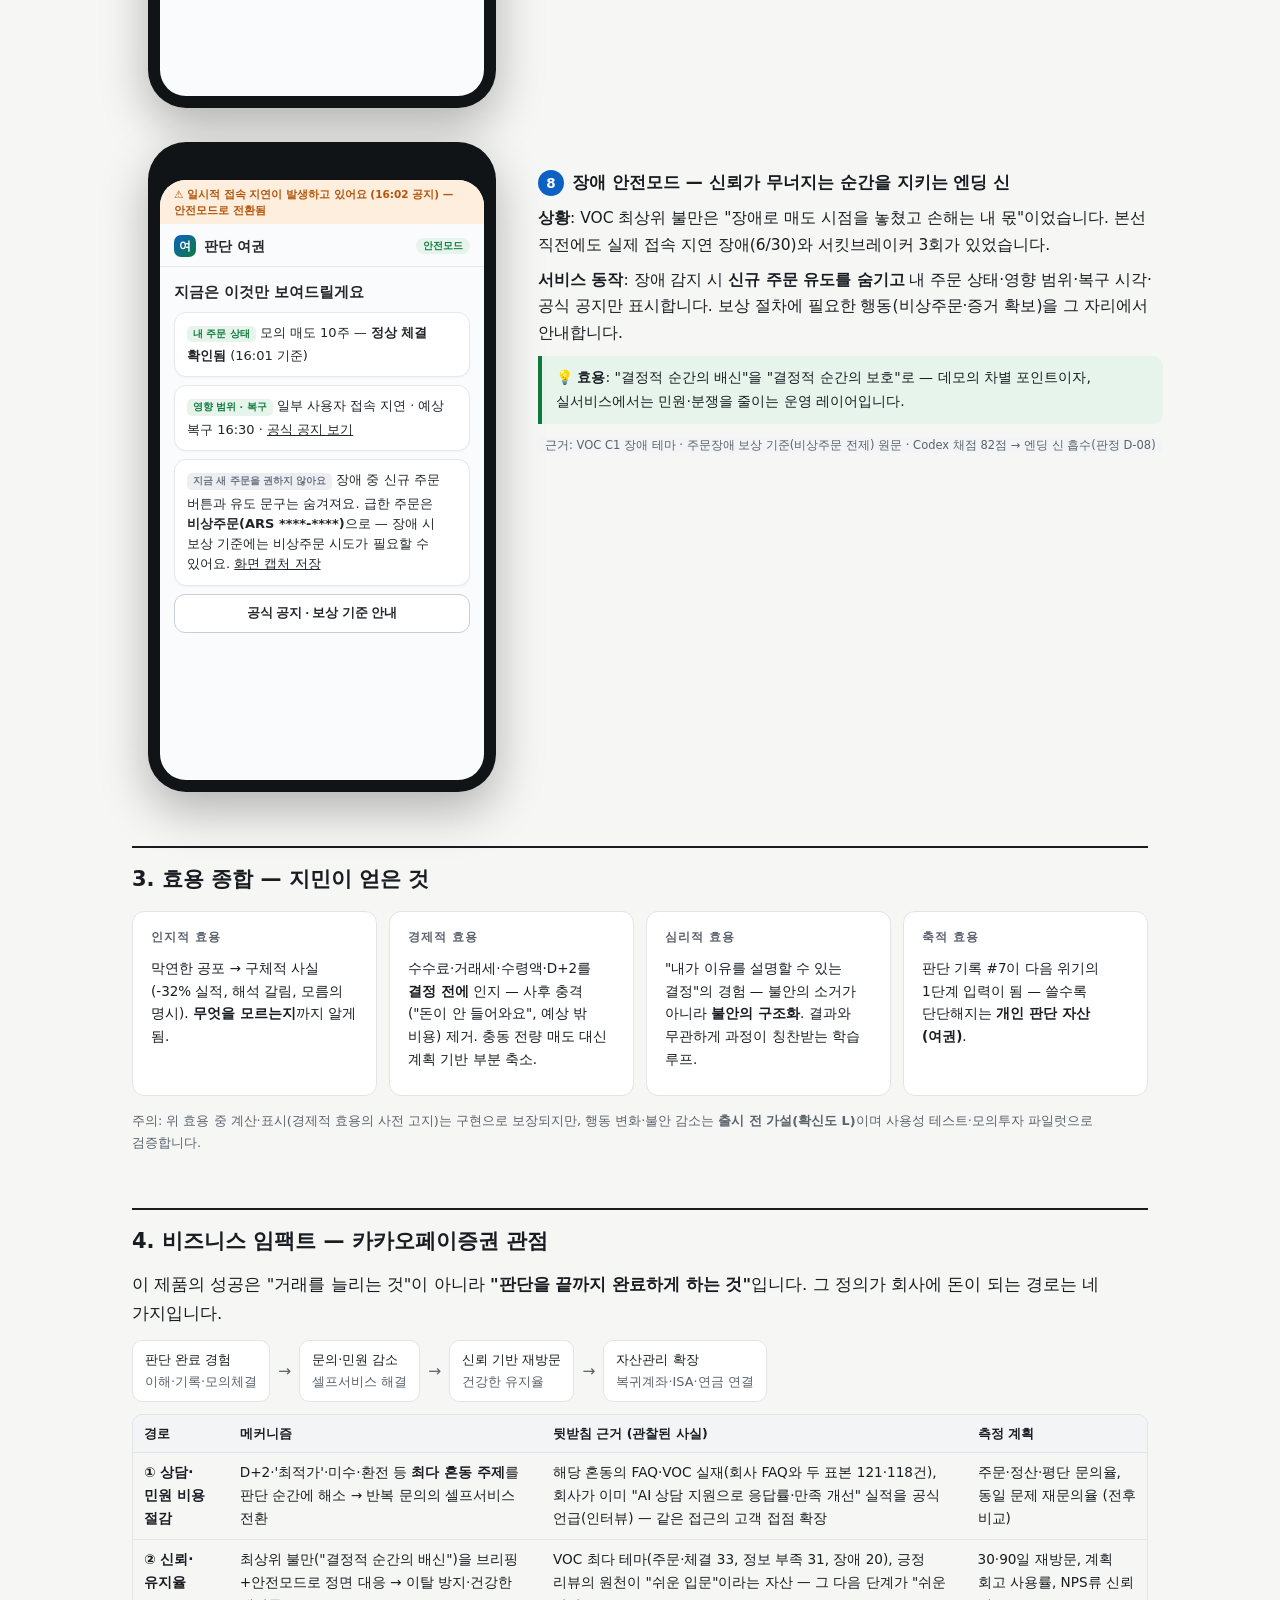
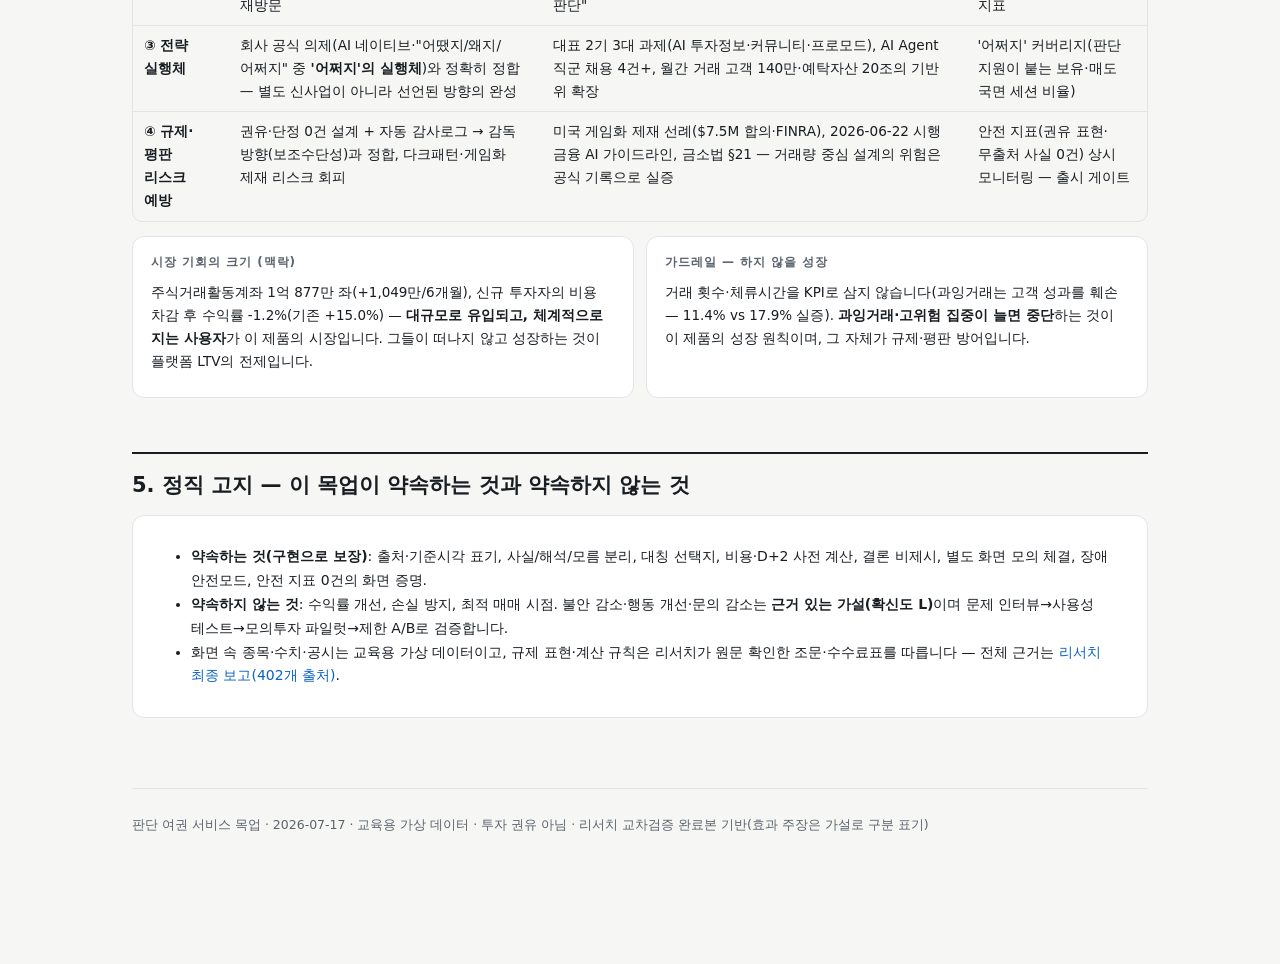
==== commit cc4f243b: "구현 전 일괄 결정 반영: 정체성 2층·모듈형 원칙·subagent 병렬·스택 확정·세율 현행 확인 - 헌법 2종+README: 목적을 [상황 불문 정체성 + 고불안 우선 공략] " ====
--- a/docs/mockup/2026-07-17_판단여권_목업.html
+++ b/docs/mockup/2026-07-17_판단여권_목업.html
@@ -174,7 +174,7 @@
 </div>
 
 <h2 id="journey">2. 사용자 여정 목업 — 8단계</h2>
-<p class="small">왼쪽 폰 화면은 스크롤해도 단계 설명과 함께 따라옵니다. 화면 속 모든 수치는 가상이며, 계산 로직(수수료 0.015%·거래세 0.20%·D+2)은 회사 공시 수수료표 기준입니다.</p>
+<p class="small">왼쪽 폰 화면은 스크롤해도 단계 설명과 함께 따라옵니다. 화면 속 모든 수치는 가상이며, 계산 로직(수수료 0.015%·거래세·농특세 0.20%·D+2)은 회사 공시 수수료표·2026년 현행 세율 기준입니다.</p>
 
 <!-- S0 진입 -->
 <div class="step" id="s0">
@@ -309,7 +309,7 @@
 <div class="phonecol"><div class="phone"><div class="notch"></div><div class="scr">
 <div class="appbar"><span class="logo">여</span>판단 여권 <span class="safe">4/6 비교</span></div>
 <div class="progress"><i class="on"></i><i class="on"></i><i class="on"></i><i class="on"></i><i></i><i></i></div>
-<div class="asof">📌 계산 기준: 2026-07-17 15:30 종가 46,000원 · 수수료 0.015% · 거래세 0.20%</div>
+<div class="asof">📌 계산 기준: 2026-07-17 15:30 종가 46,000원 · 수수료 0.015% · 거래세·농특세 0.20%</div>
 <div class="body">
 <h5>세 가지 선택을 나란히 볼게요</h5>
 <table class="stable">
@@ -382,7 +382,7 @@
 <tr><td>수량</td><td><b>10주</b> — 입력하신 수량 그대로</td></tr>
 <tr><td>예상 체결시장</td><td>KRX/NXT 중 유리한 곳 자동 배분(SOR)</td></tr>
 <tr><td>예상 매도대금</td><td>460,000원</td></tr>
-<tr><td>수수료+거래세</td><td>-989원</td></tr>
+<tr><td>수수료+거래세·농특세</td><td>-989원</td></tr>
 <tr><td>예상 수령액</td><td><b>459,011원</b></td></tr>
 <tr><td>출금 가능일</td><td><b>영업일 2일 뒤(D+2)</b></td></tr>
 </table>
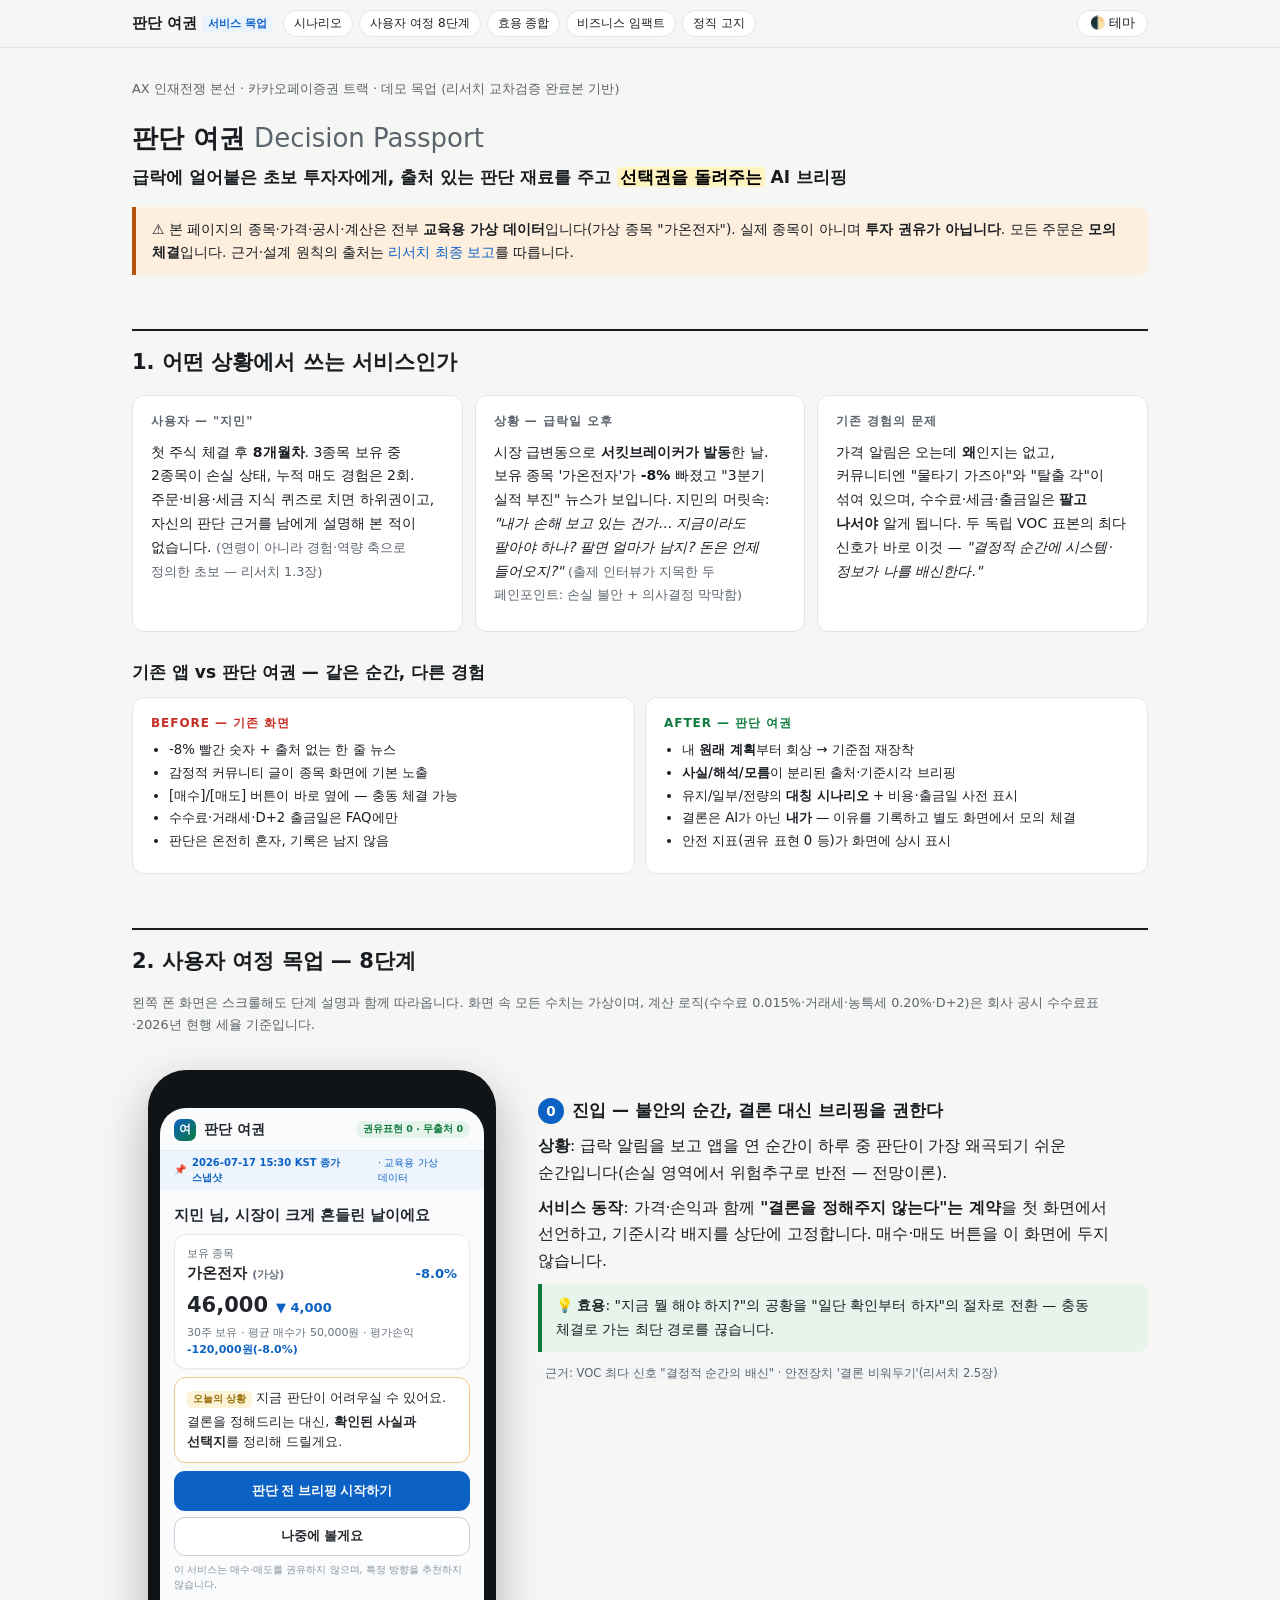
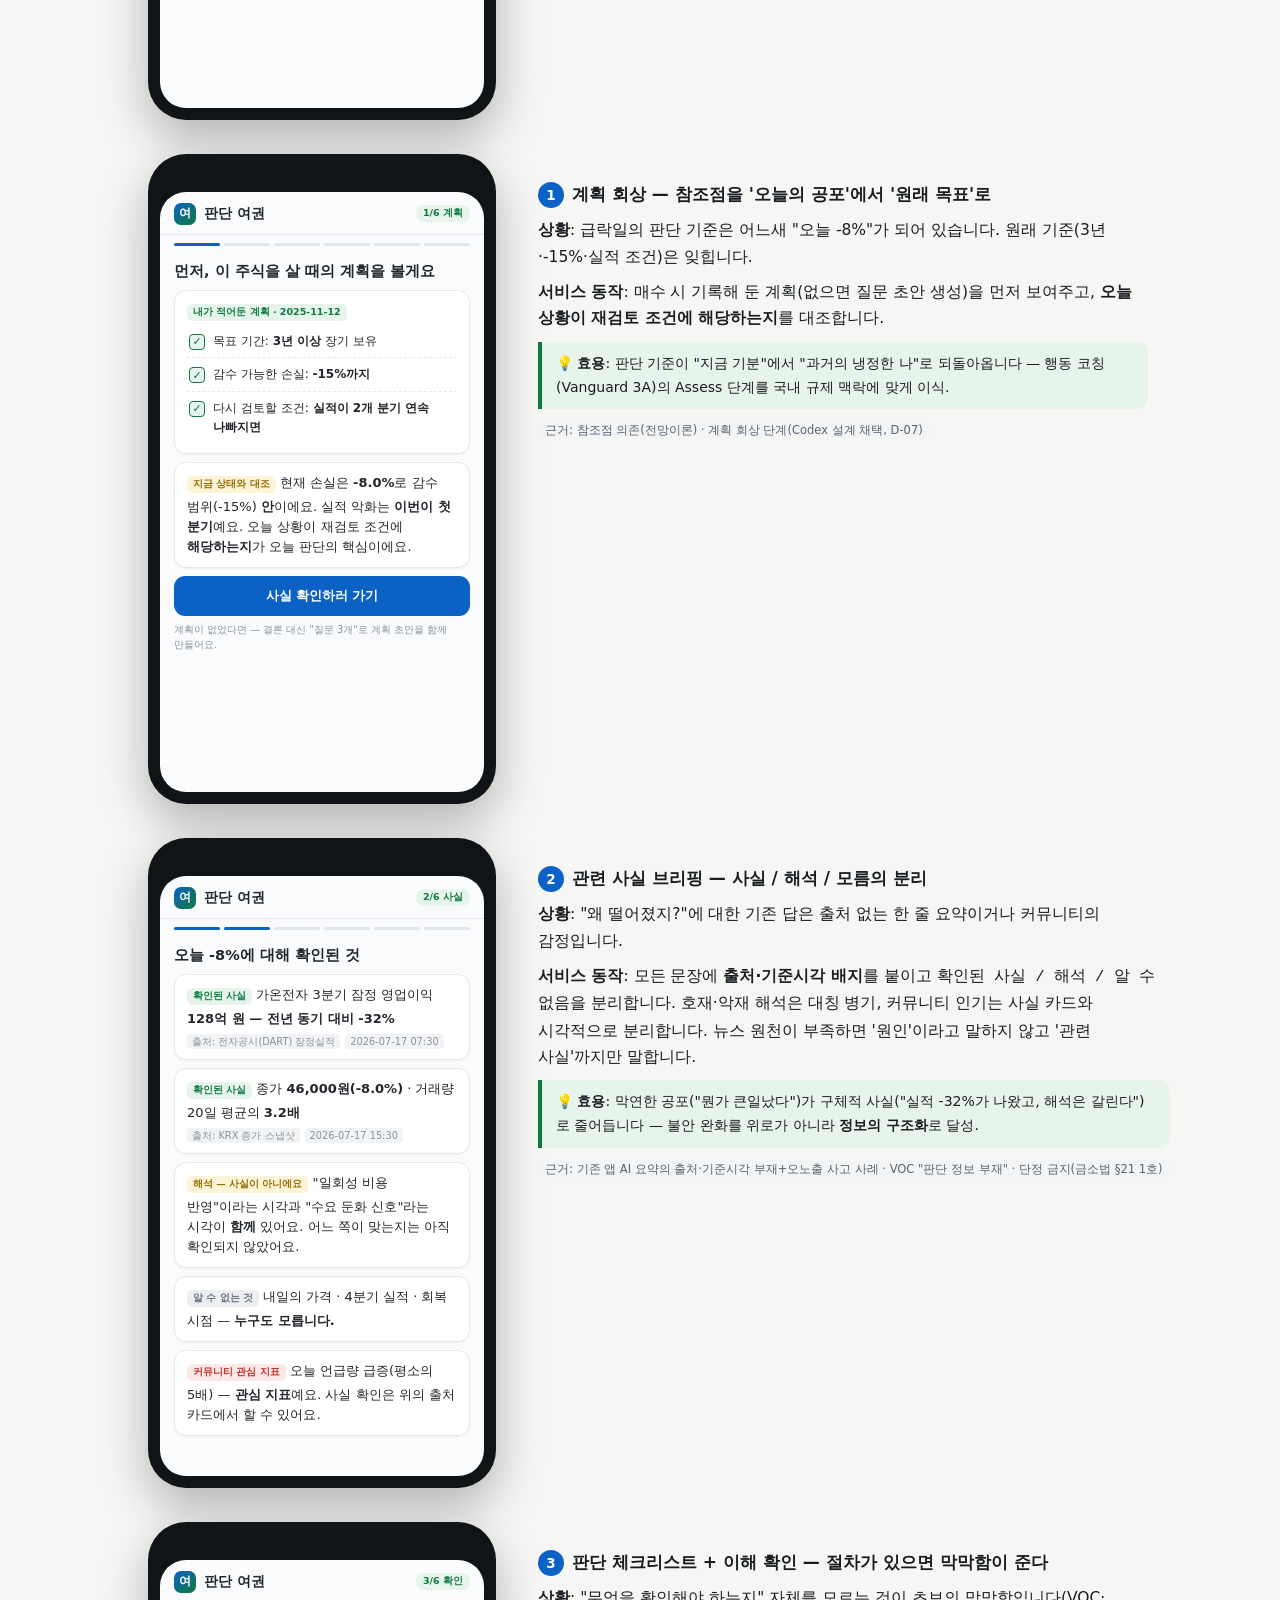
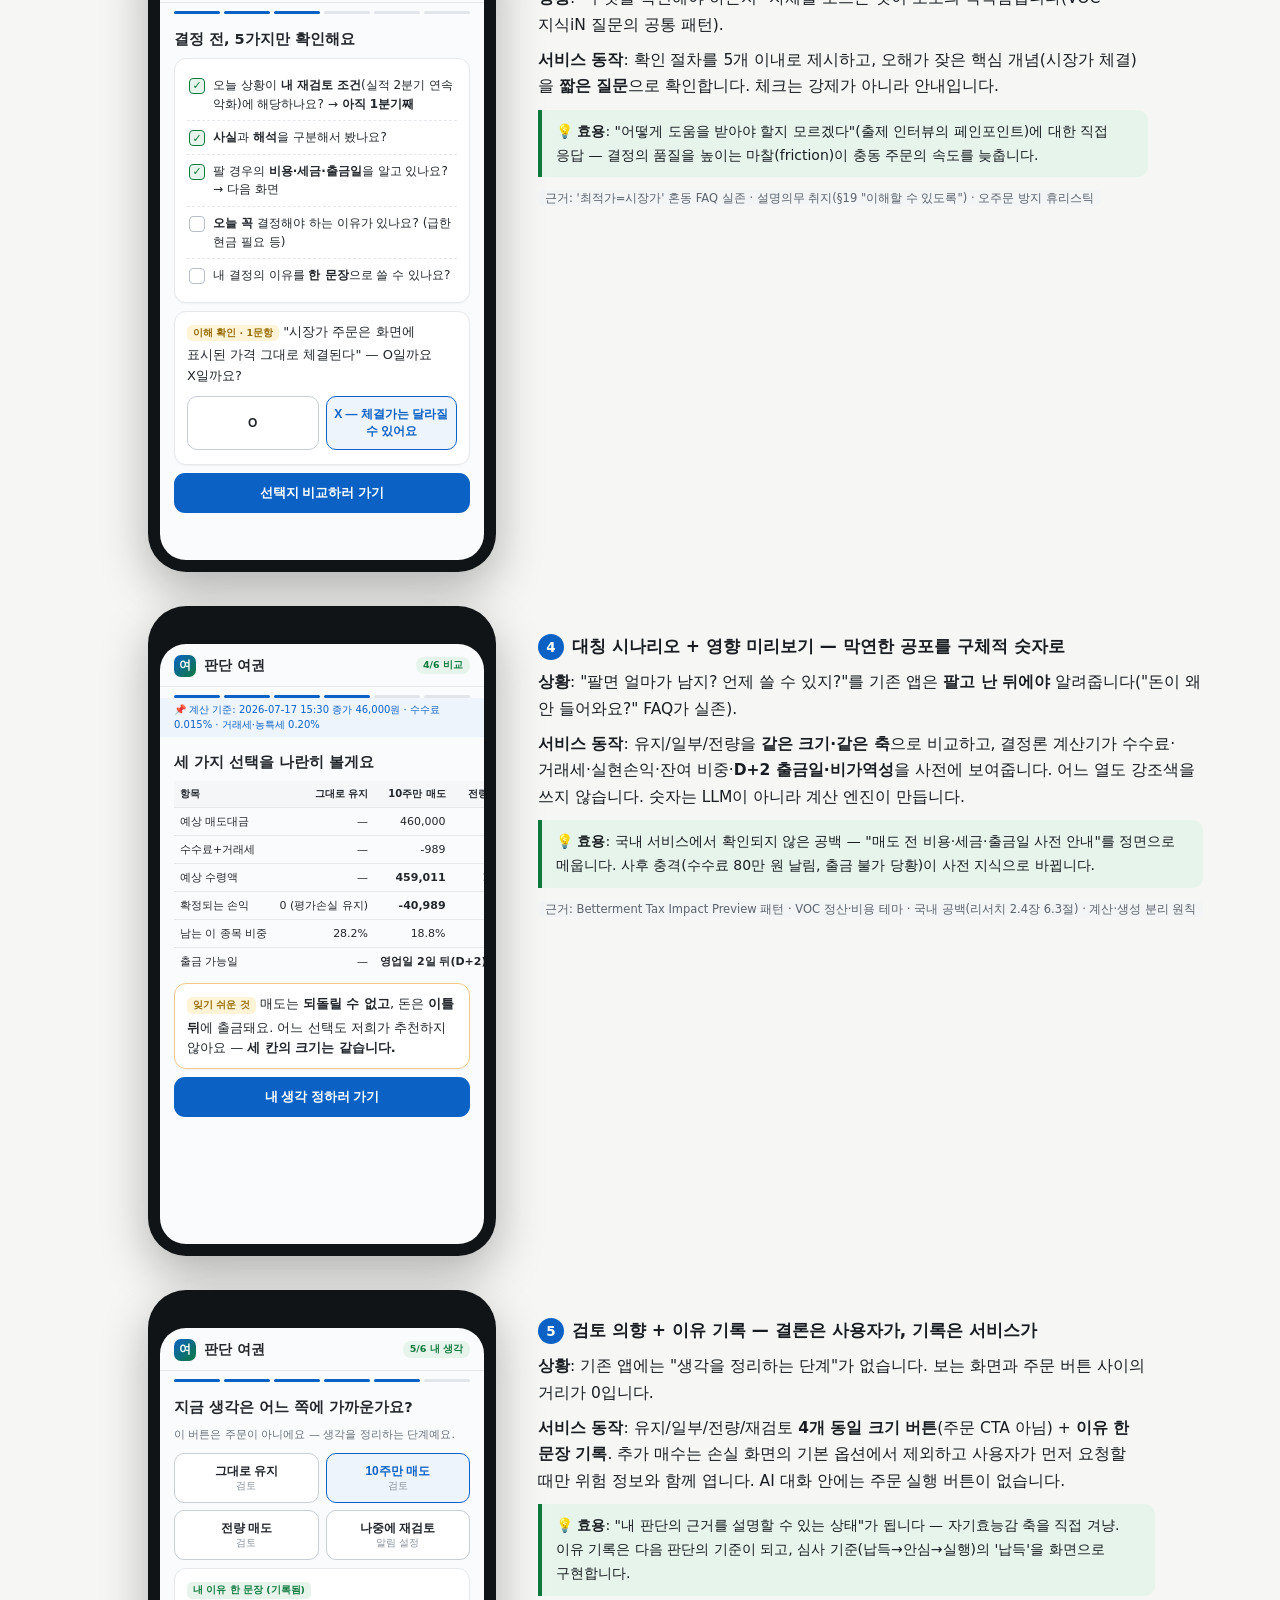
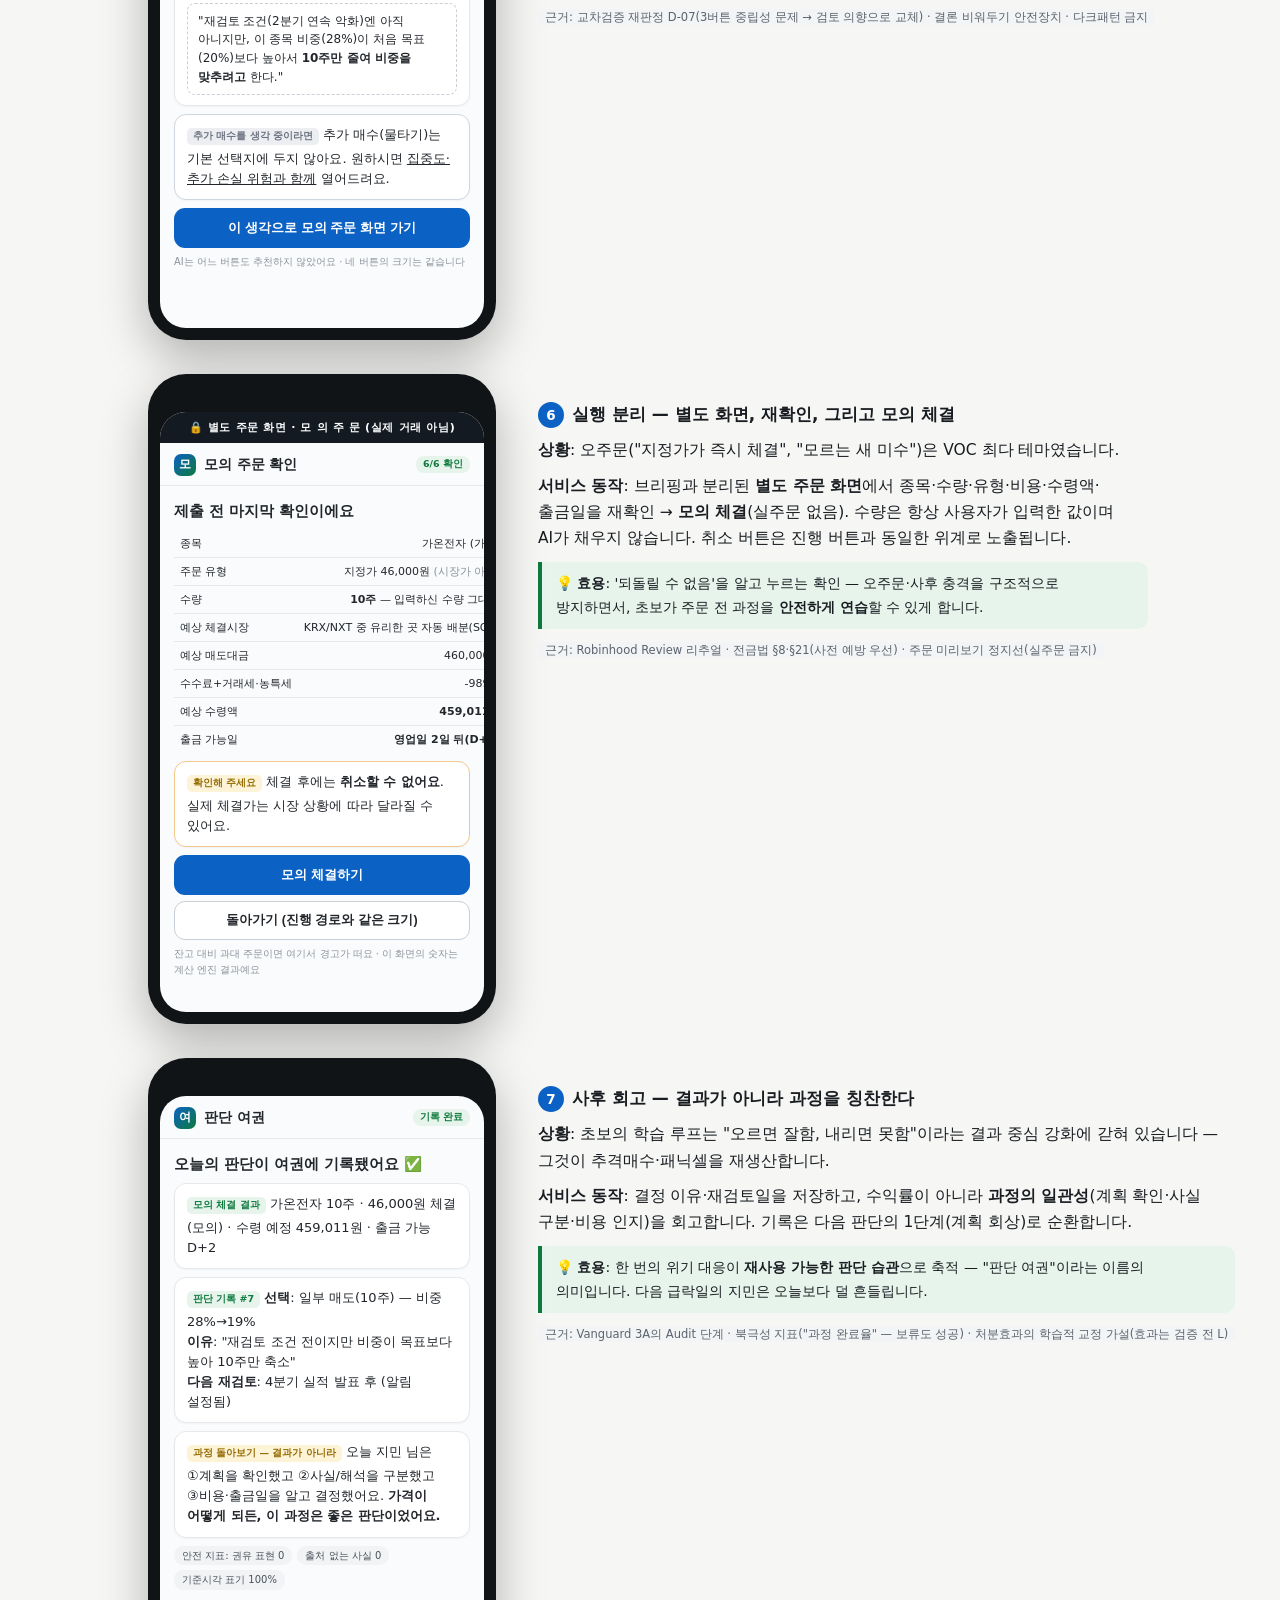
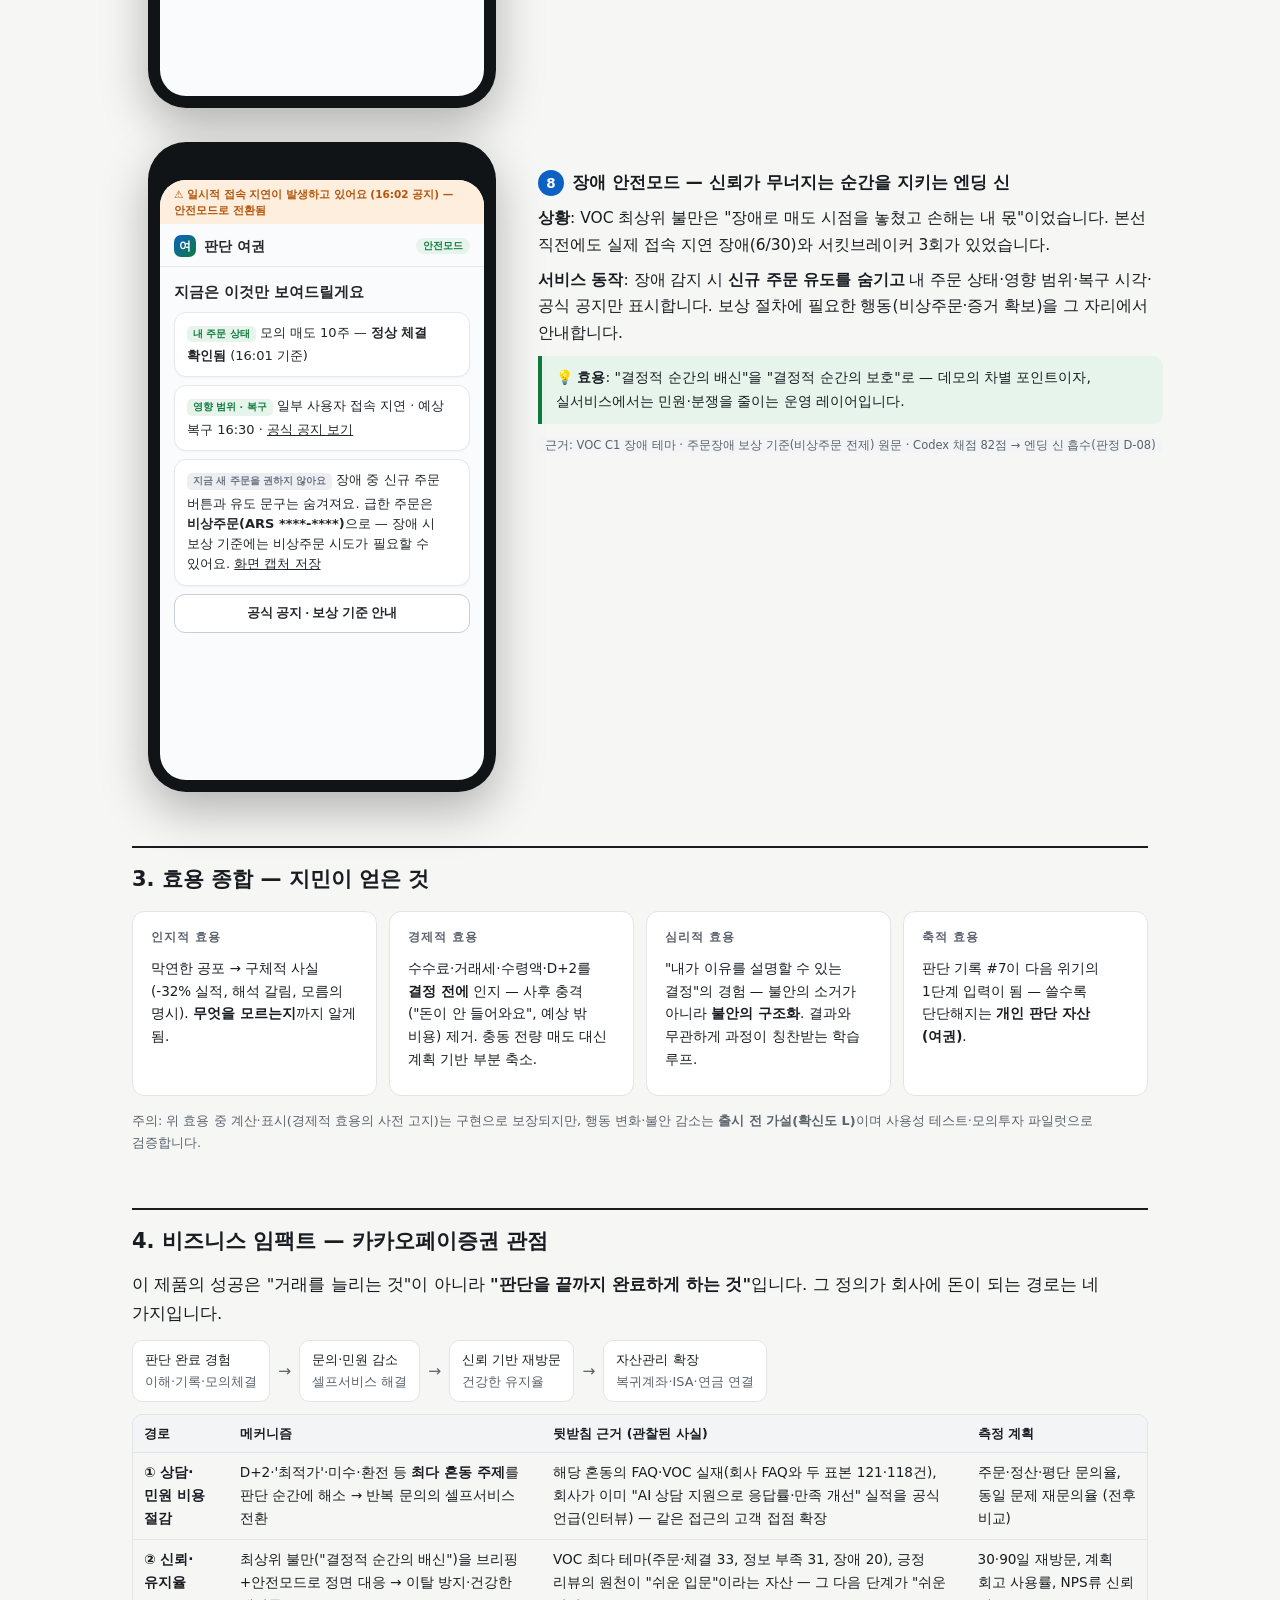
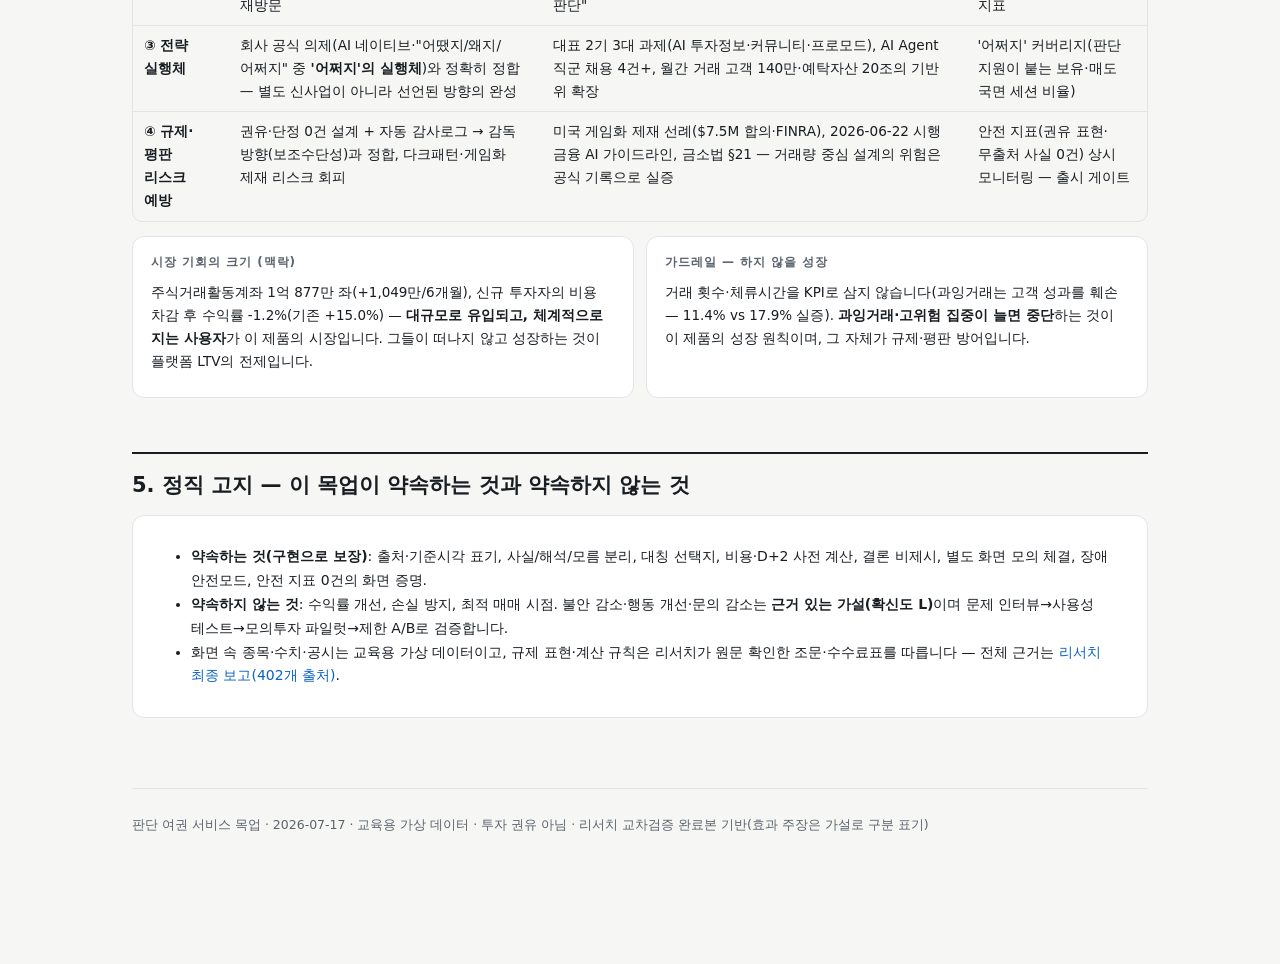
==== commit d47b6275: "표현 원칙 반영: 모름·중립 4원칙 + 커뮤니티 [관심 지표] 프레임 (신뢰 인식 리스크 R9) - fixture 3종 community_buzz 문구 훈계조 -> 관심 지표 프레" ====
--- a/docs/mockup/2026-07-17_판단여권_목업.html
+++ b/docs/mockup/2026-07-17_판단여권_목업.html
@@ -261,8 +261,8 @@
 내일의 가격 · 4분기 실적 · 회복 시점 — <b>누구도 모릅니다.</b>
 </div>
 <div class="kcard">
-<div class="tag pop">커뮤니티 인기 — 근거 아님</div>
-오늘 언급량 급증(평소의 5배). <b>인기는 사실·근거와 구분</b>해서 보여드려요.
+<div class="tag pop">커뮤니티 관심 지표</div>
+오늘 언급량 급증(평소의 5배) — <b>관심 지표</b>예요. 사실 확인은 위의 출처 카드에서 할 수 있어요.
 </div>
 </div></div></div></div>
 <div>
